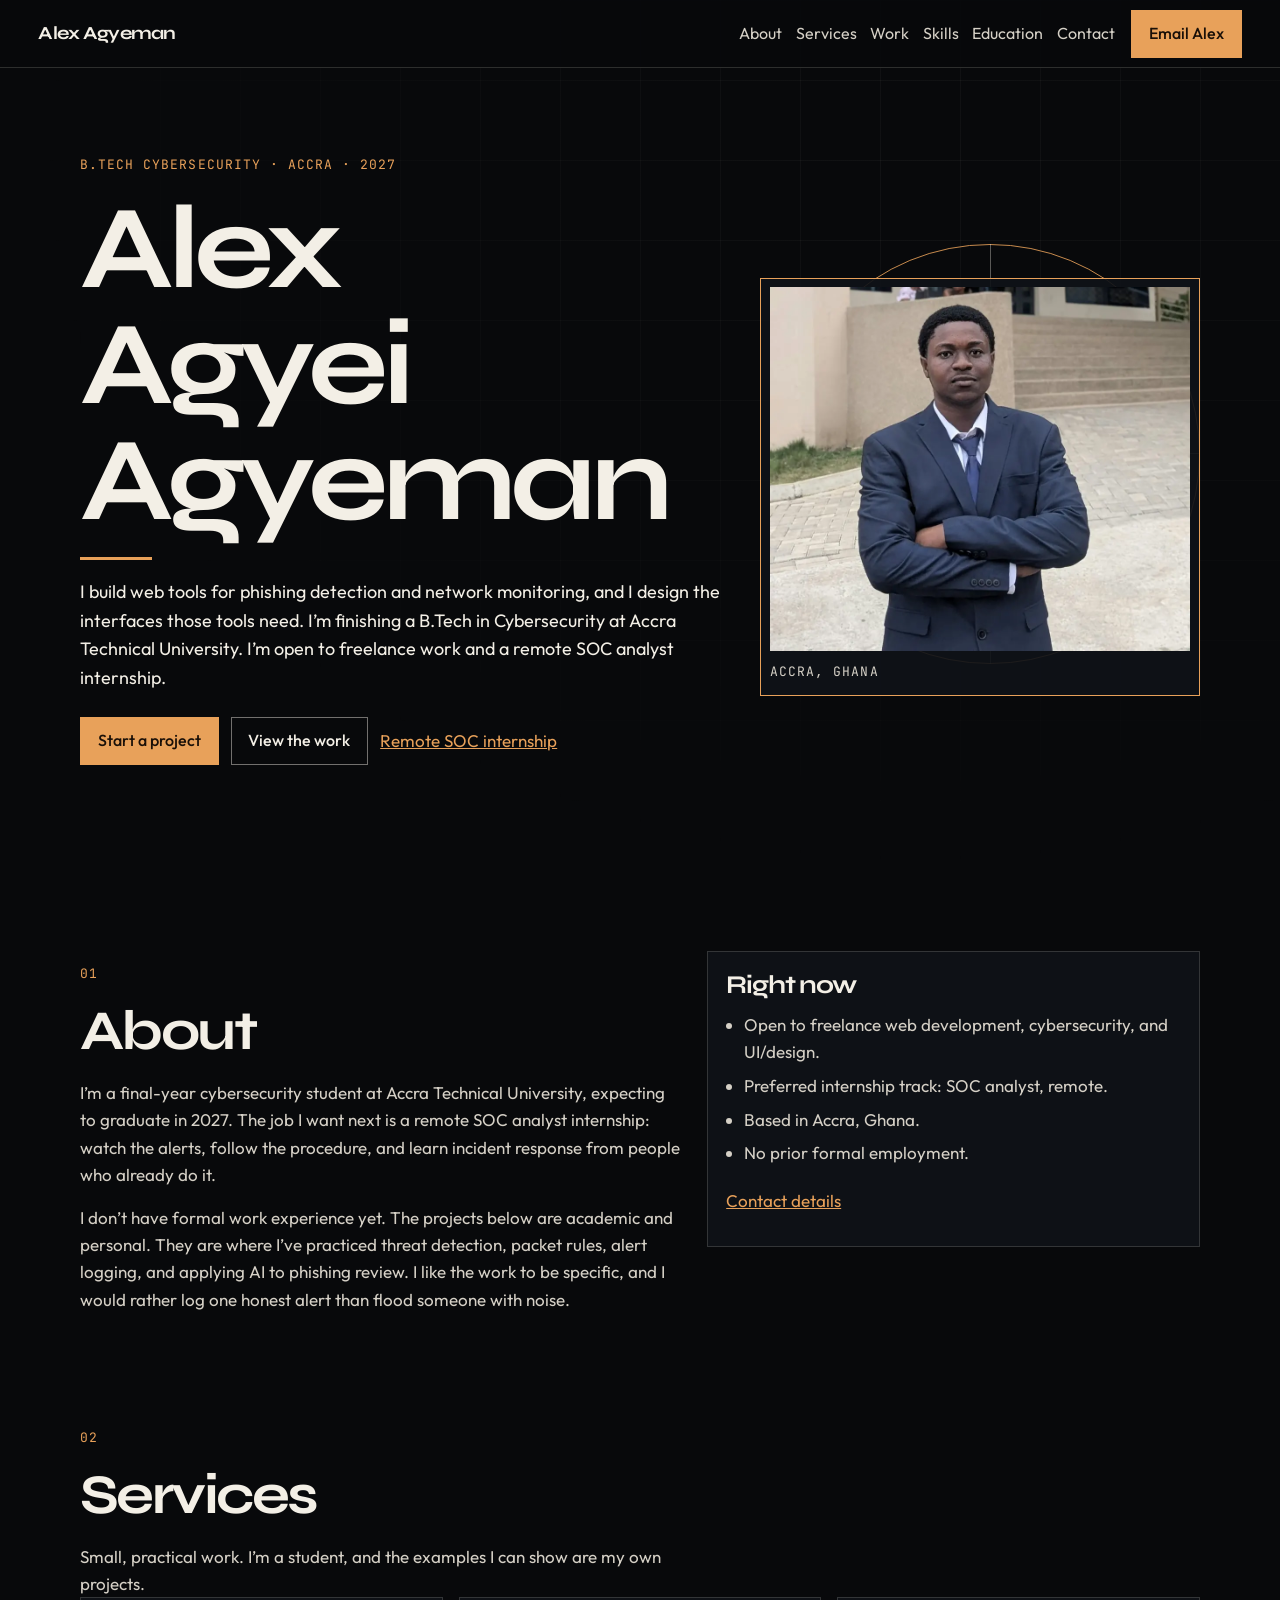
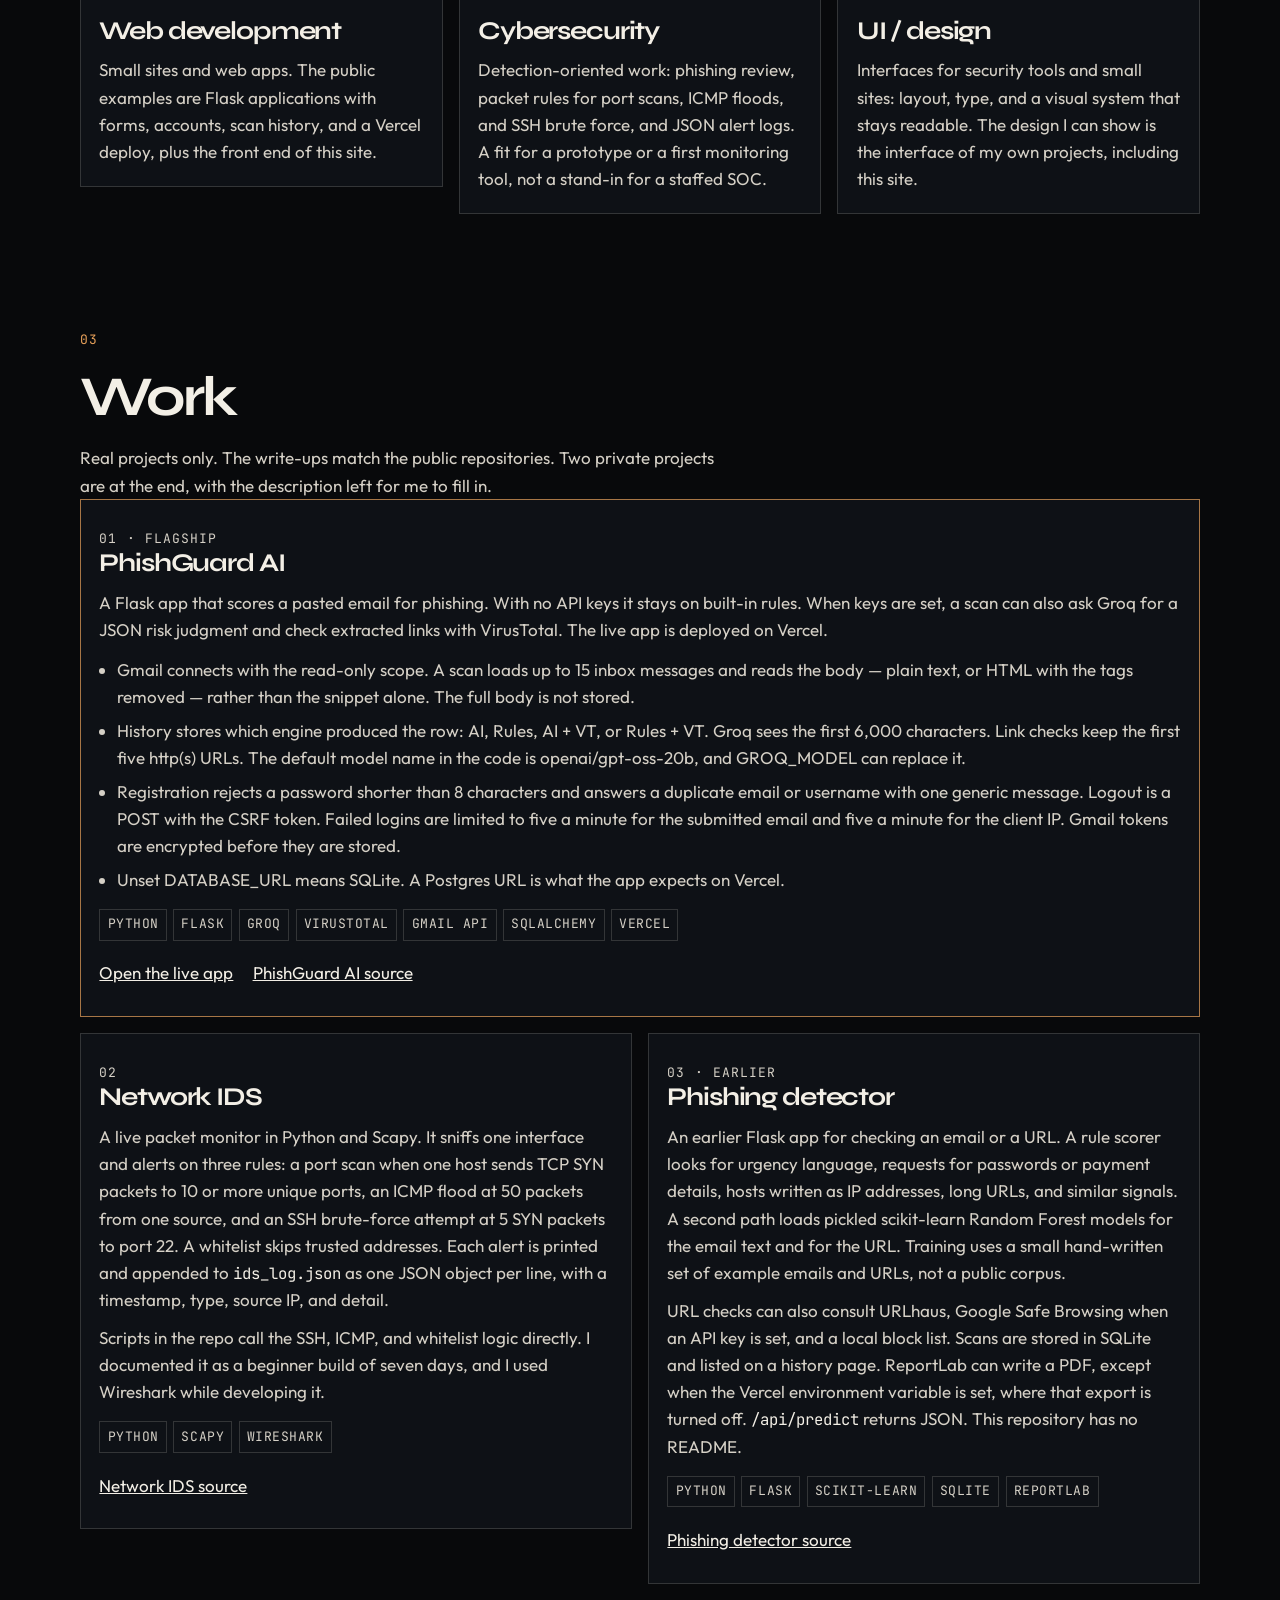
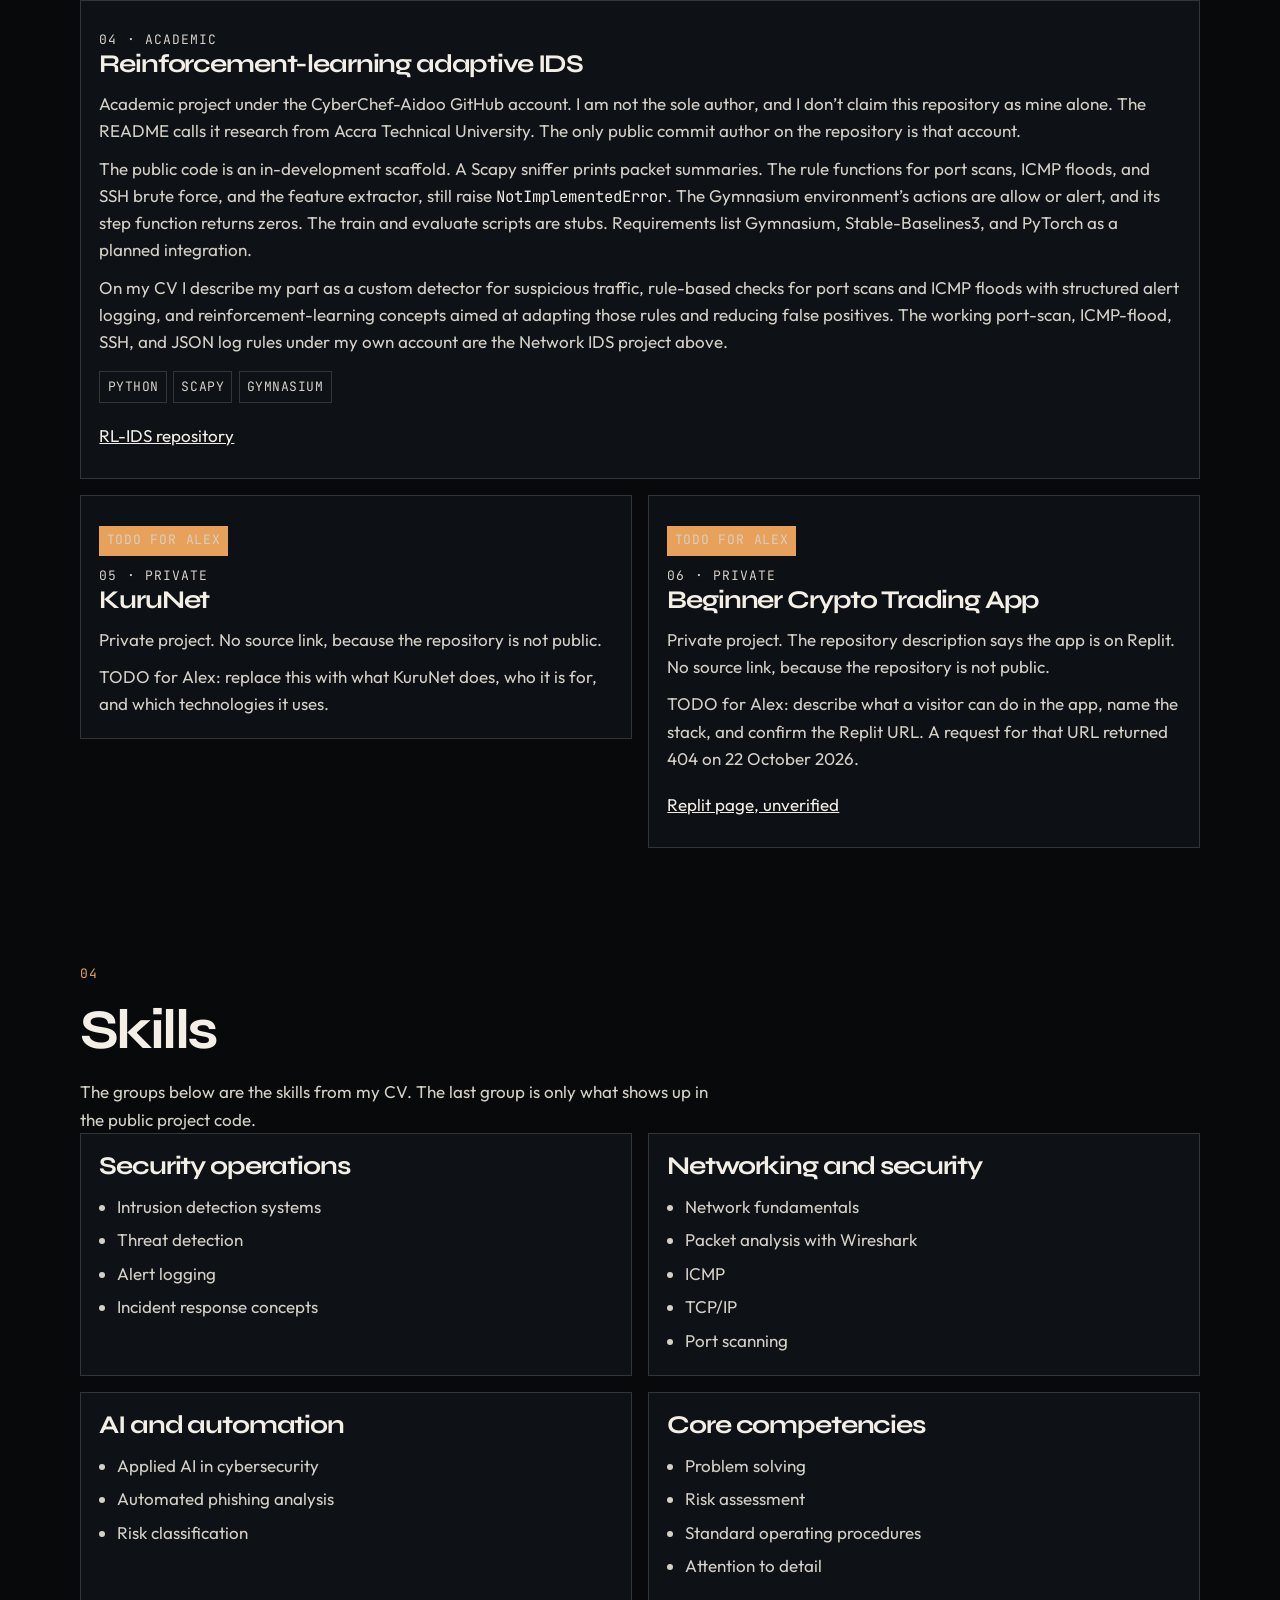
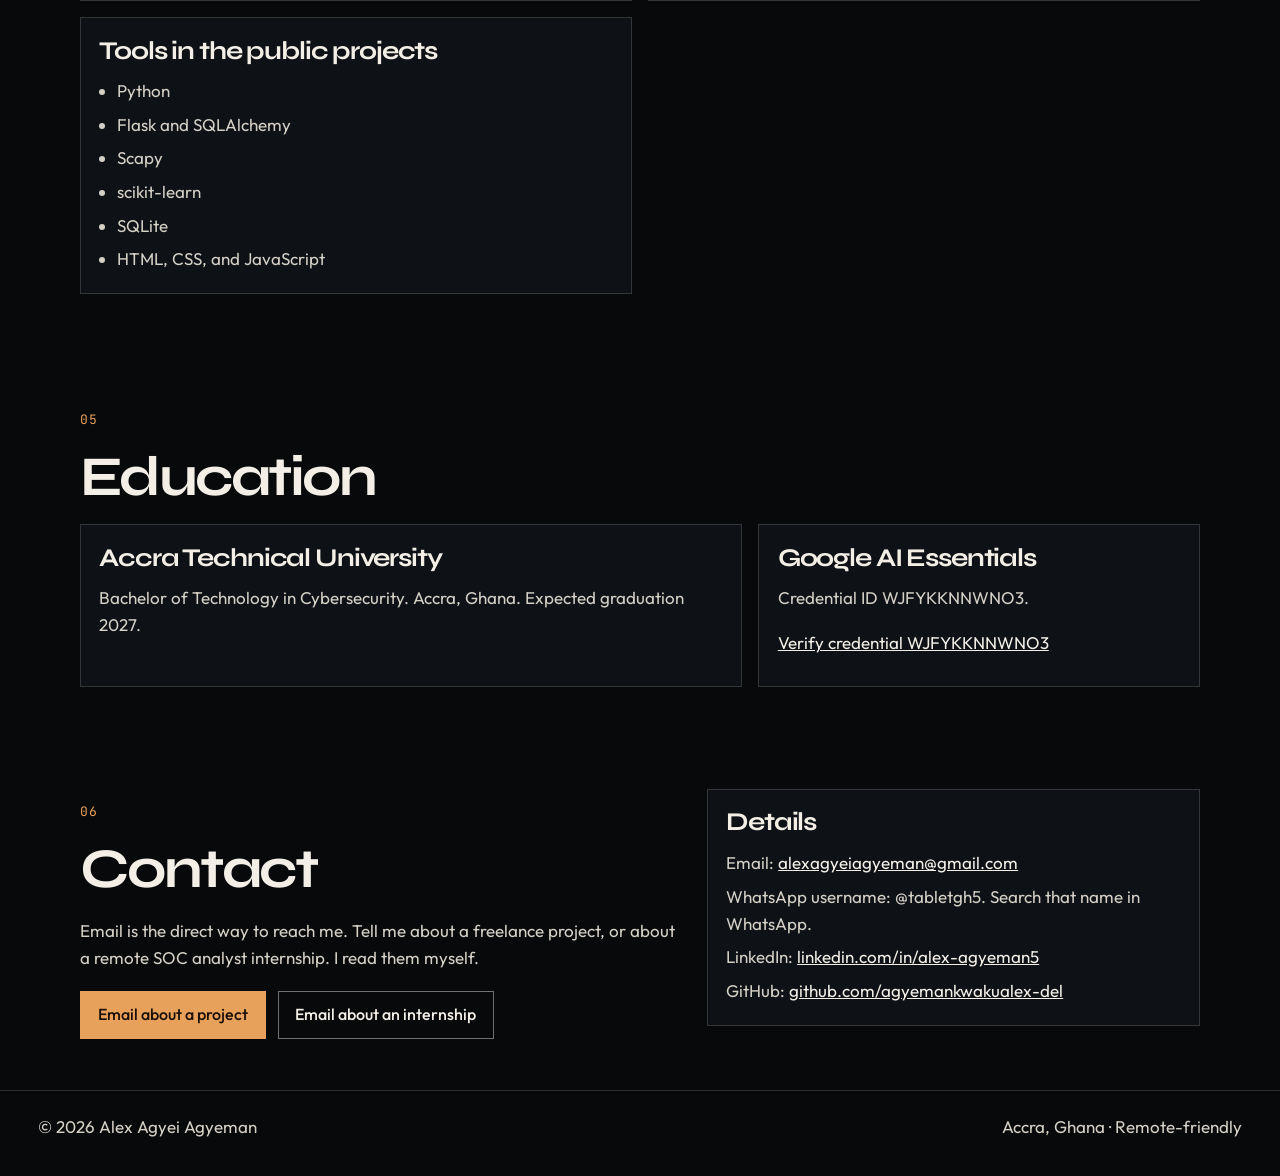
==== index.html @ c215ca1d "Add the v1 portfolio with a scroll-linked 3D scene. Static site for freelance work and a remote SOC " ====
<!DOCTYPE html>
<html lang="en">
<head>
  <meta charset="utf-8">
  <meta name="viewport" content="width=device-width, initial-scale=1">
  <!-- Placeholder origin: https://alex-agyeman.vercel.app/ — replace after Vercel assigns the real host. -->
  <title>Alex Agyei Agyeman — Cybersecurity, Web, and Design</title>
  <meta name="description" content="Alex Agyei Agyeman — final-year cybersecurity student in Accra. Freelance web, cybersecurity, and UI/design. Open to a remote SOC analyst internship.">
  <meta name="author" content="Alex Agyei Agyeman">
  <meta name="theme-color" content="#08090b">
  <meta name="robots" content="index, follow">
  <link rel="canonical" href="https://alex-agyeman.vercel.app/">
  <link rel="me" href="https://github.com/agyemankwakualex-del">
  <link rel="me" href="https://www.linkedin.com/in/alex-agyeman5">
  <meta property="og:title" content="Alex Agyei Agyeman — Cybersecurity, Web, and Design">
  <meta property="og:description" content="Final-year cybersecurity student in Accra. Freelance web development, cybersecurity, and UI/design. Open to a remote SOC analyst internship.">
  <meta property="og:type" content="website">
  <meta property="og:url" content="https://alex-agyeman.vercel.app/">
  <meta property="og:image" content="https://alex-agyeman.vercel.app/assets/og.jpg">
  <meta property="og:image:width" content="1200">
  <meta property="og:image:height" content="630">
  <meta property="og:image:alt" content="Alex Agyei Agyeman, cybersecurity student available for freelance web, security, and interface work.">
  <meta name="twitter:card" content="summary_large_image">
  <meta name="twitter:title" content="Alex Agyei Agyeman — Cybersecurity, Web, and Design">
  <meta name="twitter:description" content="Final-year cybersecurity student in Accra. Freelance web, cybersecurity, and UI/design. Open to a remote SOC analyst internship.">
  <meta name="twitter:image" content="https://alex-agyeman.vercel.app/assets/og.jpg">
  <meta name="twitter:image:alt" content="Alex Agyei Agyeman, cybersecurity student available for freelance web, security, and interface work.">
  <link rel="icon" href="favicon.svg" type="image/svg+xml">
  <link rel="icon" href="favicon.ico" sizes="48x48">
  <link rel="apple-touch-icon" href="apple-touch-icon.png">
  <link rel="preload" href="assets/fonts/syne-latin-700-normal.woff2" as="font" type="font/woff2" crossorigin>
  <link rel="preload" href="assets/fonts/outfit-latin-400-normal.woff2" as="font" type="font/woff2" crossorigin>
  <link rel="preload" href="assets/alex-agyei-agyeman.webp" as="image" type="image/webp" fetchpriority="high">
  <link rel="stylesheet" href="css/styles.css">
  <script type="application/ld+json">
  {
    "@context": "https://schema.org",
    "@type": "Person",
    "name": "Alex Agyei Agyeman",
    "url": "https://alex-agyeman.vercel.app/",
    "image": "https://alex-agyeman.vercel.app/assets/alex-agyei-agyeman.jpg",
    "email": "alexagyeiagyeman@gmail.com",
    "jobTitle": "Cybersecurity student",
    "description": "Final-year B.Tech Cybersecurity student at Accra Technical University, open to freelance web development, cybersecurity, and UI/design, and to a remote SOC analyst internship.",
    "address": {
      "@type": "PostalAddress",
      "addressLocality": "Accra",
      "addressCountry": "GH"
    },
    "alumniOf": {
      "@type": "CollegeOrUniversity",
      "name": "Accra Technical University"
    },
    "hasCredential": {
      "@type": "EducationalOccupationalCredential",
      "name": "Google AI Essentials",
      "credentialCategory": "certificate",
      "identifier": "WJFYKKNNWNO3",
      "url": "https://www.coursera.org/account/accomplishments/verify/WJFYKKNNWNO3"
    },
    "knowsAbout": [
      "Cybersecurity",
      "Security operations",
      "Intrusion detection",
      "Phishing detection",
      "Web development",
      "User interface design"
    ],
    "sameAs": [
      "https://www.linkedin.com/in/alex-agyeman5",
      "https://github.com/agyemankwakualex-del"
    ]
  }
  </script>
  <script>
    (function () {
      var root = document.documentElement;
      root.classList.add("js");
      var reduce = false;
      try { reduce = window.matchMedia("(prefers-reduced-motion: reduce)").matches; } catch (e) {}
      var conn = navigator.connection || navigator.mozConnection || navigator.webkitConnection || {};
      var lowMem = navigator.deviceMemory && navigator.deviceMemory <= 2;
      var lowCores = navigator.hardwareConcurrency && navigator.hardwareConcurrency <= 2;
      var low = !!(conn.saveData || lowMem || lowCores);
      var gl = false;
      try {
        var test = document.createElement("canvas");
        var ctx = test.getContext("webgl2") || test.getContext("webgl") || test.getContext("experimental-webgl");
        gl = !!ctx;
        if (ctx) {
          var lose = ctx.getExtension("WEBGL_lose_context");
          if (lose) lose.loseContext();
        }
      } catch (err) {}
      root.classList.add(!reduce && !low && gl ? "is-3d" : "is-static");
    })();
  </script>
</head>
<body>
  <a class="skip" href="#content">Skip to content</a>
  <div class="progress" aria-hidden="true"><span></span></div>
  <canvas id="scene" aria-hidden="true"></canvas>

  <header class="site-header">
    <a class="wordmark" href="#top">Alex Agyeman</a>
    <nav id="site-nav" aria-label="Primary">
      <button class="nav-toggle" type="button" aria-expanded="false" aria-controls="nav-list">
        <span class="nav-toggle-label">Menu</span>
      </button>
      <ul id="nav-list" class="nav-list">
        <li><a href="#about">About</a></li>
        <li><a href="#services">Services</a></li>
        <li><a href="#work">Work</a></li>
        <li><a href="#skills">Skills</a></li>
        <li><a href="#education">Education</a></li>
        <li><a href="#contact">Contact</a></li>
      </ul>
    </nav>
    <a class="header-cta button button-primary" href="mailto:alexagyeiagyeman@gmail.com?subject=Freelance%20project">Email Alex</a>
  </header>

  <main id="content">
    <section class="hero" id="top">
      <div class="panel" data-panel>
        <div class="hero-grid">
          <div class="hero-copy reveal">
            <p class="kicker">B.Tech Cybersecurity · Accra · 2027</p>
            <h1>
              <span>Alex</span>
              <span>Agyei</span>
              <span>Agyeman</span>
            </h1>
            <hr class="hero-rule">
            <p class="lede">I build web tools for phishing detection and network monitoring, and I design the interfaces those tools need. I’m finishing a B.Tech in Cybersecurity at Accra Technical University. I’m open to freelance work and a remote SOC analyst internship.</p>
            <div class="actions">
              <a class="button button-primary" href="mailto:alexagyeiagyeman@gmail.com?subject=Freelance%20project">Start a project</a>
              <a class="button button-ghost" href="#work">View the work</a>
              <a class="text-link" href="#contact">Remote SOC internship</a>
            </div>
          </div>
          <div class="hero-visual reveal">
            <div class="hero-mark" aria-hidden="true">
              <span class="ring ring-a"></span>
              <span class="ring ring-b"></span>
              <span class="ring ring-c"></span>
              <span class="diamond"></span>
              <span class="cross"></span>
              <span class="core-dot"></span>
            </div>
            <figure class="portrait tilt" data-tilt>
              <picture>
                <source srcset="assets/alex-agyei-agyeman.webp" type="image/webp">
                <img src="assets/alex-agyei-agyeman.jpg" width="960" height="832" alt="Alex Agyei Agyeman in a navy suit and blue tie, standing outdoors with his arms crossed." fetchpriority="high">
              </picture>
              <figcaption>Accra, Ghana</figcaption>
            </figure>
          </div>
        </div>
      </div>
    </section>

    <section class="section" id="about">
      <div class="panel" data-panel>
        <div class="wrap split">
          <div class="reveal">
            <div class="section-heading">
              <p class="section-index">01</p>
              <h2>About</h2>
            </div>
            <p class="prose">I’m a final-year cybersecurity student at Accra Technical University, expecting to graduate in 2027. The job I want next is a remote SOC analyst internship: watch the alerts, follow the procedure, and learn incident response from people who already do it.</p>
            <p class="prose">I don’t have formal work experience yet. The projects below are academic and personal. They are where I’ve practiced threat detection, packet rules, alert logging, and applying AI to phishing review. I like the work to be specific, and I would rather log one honest alert than flood someone with noise.</p>
          </div>
          <div class="reveal">
            <article class="contact-card">
              <h3>Right now</h3>
              <ul class="plain-list">
                <li>Open to freelance web development, cybersecurity, and UI/design.</li>
                <li>Preferred internship track: SOC analyst, remote.</li>
                <li>Based in Accra, Ghana.</li>
                <li>No prior formal employment.</li>
              </ul>
              <p><a class="text-link" href="#contact">Contact details</a></p>
            </article>
          </div>
        </div>
      </div>
    </section>

    <section class="section" id="services">
      <div class="panel" data-panel>
        <div class="wrap">
          <div class="section-heading reveal">
            <p class="section-index">02</p>
            <h2>Services</h2>
          </div>
          <p class="prose reveal">Small, practical work. I’m a student, and the examples I can show are my own projects.</p>
          <div class="service-list">
            <div class="tilt" data-tilt>
              <article class="service">
                <h3>Web development</h3>
                <p>Small sites and web apps. The public examples are Flask applications with forms, accounts, scan history, and a Vercel deploy, plus the front end of this site.</p>
              </article>
            </div>
            <div class="tilt" data-tilt>
              <article class="service">
                <h3>Cybersecurity</h3>
                <p>Detection-oriented work: phishing review, packet rules for port scans, ICMP floods, and SSH brute force, and JSON alert logs. A fit for a prototype or a first monitoring tool, not a stand-in for a staffed SOC.</p>
              </article>
            </div>
            <div class="tilt" data-tilt>
              <article class="service">
                <h3>UI / design</h3>
                <p>Interfaces for security tools and small sites: layout, type, and a visual system that stays readable. The design I can show is the interface of my own projects, including this site.</p>
              </article>
            </div>
          </div>
        </div>
      </div>
    </section>

    <section class="section" id="work">
      <div class="panel" data-panel>
        <div class="wrap">
          <div class="section-heading reveal">
            <p class="section-index">03</p>
            <h2>Work</h2>
          </div>
          <p class="prose reveal">Real projects only. The write-ups match the public repositories. Two private projects are at the end, with the description left for me to fill in.</p>
          <div class="project-list">
            <div class="tilt span-2" data-tilt>
              <article class="project project-flagship" id="phishguard">
                <p class="project-index">01 · Flagship</p>
                <h3>PhishGuard AI</h3>
                <p>A Flask app that scores a pasted email for phishing. With no API keys it stays on built-in rules. When keys are set, a scan can also ask Groq for a JSON risk judgment and check extracted links with VirusTotal. The live app is deployed on Vercel.</p>
                <ul class="facts">
                  <li>Gmail connects with the read-only scope. A scan loads up to 15 inbox messages and reads the body — plain text, or HTML with the tags removed — rather than the snippet alone. The full body is not stored.</li>
                  <li>History stores which engine produced the row: AI, Rules, AI + VT, or Rules + VT. Groq sees the first 6,000 characters. Link checks keep the first five http(s) URLs. The default model name in the code is openai/gpt-oss-20b, and GROQ_MODEL can replace it.</li>
                  <li>Registration rejects a password shorter than 8 characters and answers a duplicate email or username with one generic message. Logout is a POST with the CSRF token. Failed logins are limited to five a minute for the submitted email and five a minute for the client IP. Gmail tokens are encrypted before they are stored.</li>
                  <li>Unset DATABASE_URL means SQLite. A Postgres URL is what the app expects on Vercel.</li>
                </ul>
                <ul class="chips" aria-label="PhishGuard AI tools">
                  <li>Python</li>
                  <li>Flask</li>
                  <li>Groq</li>
                  <li>VirusTotal</li>
                  <li>Gmail API</li>
                  <li>SQLAlchemy</li>
                  <li>Vercel</li>
                </ul>
                <p class="project-links">
                  <a href="https://phishguard-ai-lemon.vercel.app" target="_blank" rel="noopener noreferrer">Open the live app<span class="sr"> (opens in a new tab)</span></a>
                  <a href="https://github.com/agyemankwakualex-del/phishguard-ai" target="_blank" rel="noopener noreferrer">PhishGuard AI source<span class="sr"> (opens in a new tab)</span></a>
                </p>
              </article>
            </div>

            <div class="tilt" data-tilt>
              <article class="project" id="network-ids">
                <p class="project-index">02</p>
                <h3>Network IDS</h3>
                <p>A live packet monitor in Python and Scapy. It sniffs one interface and alerts on three rules: a port scan when one host sends TCP SYN packets to 10 or more unique ports, an ICMP flood at 50 packets from one source, and an SSH brute-force attempt at 5 SYN packets to port 22. A whitelist skips trusted addresses. Each alert is printed and appended to <span class="meta">ids_log.json</span> as one JSON object per line, with a timestamp, type, source IP, and detail.</p>
                <p>Scripts in the repo call the SSH, ICMP, and whitelist logic directly. I documented it as a beginner build of seven days, and I used Wireshark while developing it.</p>
                <ul class="chips" aria-label="Network IDS tools">
                  <li>Python</li>
                  <li>Scapy</li>
                  <li>Wireshark</li>
                </ul>
                <p class="project-links">
                  <a href="https://github.com/agyemankwakualex-del/network-ids-project" target="_blank" rel="noopener noreferrer">Network IDS source<span class="sr"> (opens in a new tab)</span></a>
                </p>
              </article>
            </div>

            <div class="tilt" data-tilt>
              <article class="project" id="phishing-detector">
                <p class="project-index">03 · Earlier</p>
                <h3>Phishing detector</h3>
                <p>An earlier Flask app for checking an email or a URL. A rule scorer looks for urgency language, requests for passwords or payment details, hosts written as IP addresses, long URLs, and similar signals. A second path loads pickled scikit-learn Random Forest models for the email text and for the URL. Training uses a small hand-written set of example emails and URLs, not a public corpus.</p>
                <p>URL checks can also consult URLhaus, Google Safe Browsing when an API key is set, and a local block list. Scans are stored in SQLite and listed on a history page. ReportLab can write a PDF, except when the Vercel environment variable is set, where that export is turned off. <span class="meta">/api/predict</span> returns JSON. This repository has no README.</p>
                <ul class="chips" aria-label="Phishing detector tools">
                  <li>Python</li>
                  <li>Flask</li>
                  <li>scikit-learn</li>
                  <li>SQLite</li>
                  <li>ReportLab</li>
                </ul>
                <p class="project-links">
                  <a href="https://github.com/agyemankwakualex-del/phishing-detector" target="_blank" rel="noopener noreferrer">Phishing detector source<span class="sr"> (opens in a new tab)</span></a>
                </p>
              </article>
            </div>

            <div class="tilt span-2" data-tilt>
              <article class="project" id="rl-ids">
                <p class="project-index">04 · Academic</p>
                <h3>Reinforcement-learning adaptive IDS</h3>
                <p>Academic project under the CyberChef-Aidoo GitHub account. I am not the sole author, and I don’t claim this repository as mine alone. The README calls it research from Accra Technical University. The only public commit author on the repository is that account.</p>
                <p>The public code is an in-development scaffold. A Scapy sniffer prints packet summaries. The rule functions for port scans, ICMP floods, and SSH brute force, and the feature extractor, still raise <span class="meta">NotImplementedError</span>. The Gymnasium environment’s actions are allow or alert, and its step function returns zeros. The train and evaluate scripts are stubs. Requirements list Gymnasium, Stable-Baselines3, and PyTorch as a planned integration.</p>
                <p>On my CV I describe my part as a custom detector for suspicious traffic, rule-based checks for port scans and ICMP floods with structured alert logging, and reinforcement-learning concepts aimed at adapting those rules and reducing false positives. The working port-scan, ICMP-flood, SSH, and JSON log rules under my own account are the Network IDS project above.</p>
                <ul class="chips" aria-label="RL-IDS tools in the public scaffold">
                  <li>Python</li>
                  <li>Scapy</li>
                  <li>Gymnasium</li>
                </ul>
                <p class="project-links">
                  <a href="https://github.com/CyberChef-Aidoo/RL_IDS" target="_blank" rel="noopener noreferrer">RL-IDS repository<span class="sr"> (opens in a new tab)</span></a>
                </p>
              </article>
            </div>

            <div class="tilt" data-tilt>
              <article class="project project-draft" id="kurunet">
                <p class="todo-banner">TODO for Alex</p>
                <p class="project-index">05 · Private</p>
                <h3>KuruNet</h3>
                <p>Private project. No source link, because the repository is not public.</p>
                <p>TODO for Alex: replace this with what KuruNet does, who it is for, and which technologies it uses.</p>
              </article>
            </div>

            <div class="tilt" data-tilt>
              <article class="project project-draft" id="crypto-app">
                <p class="todo-banner">TODO for Alex</p>
                <p class="project-index">06 · Private</p>
                <h3>Beginner Crypto Trading App</h3>
                <p>Private project. The repository description says the app is on Replit. No source link, because the repository is not public.</p>
                <p>TODO for Alex: describe what a visitor can do in the app, name the stack, and confirm the Replit URL. A request for that URL returned 404 on 22 October 2026.</p>
                <p class="project-links">
                  <a href="https://replit.com/@kwakualex5/Beginner-Crypto-Trading-App" target="_blank" rel="noopener noreferrer">Replit page, unverified<span class="sr"> (opens in a new tab)</span></a>
                </p>
              </article>
            </div>
          </div>
        </div>
      </div>
    </section>

    <section class="section" id="skills">
      <div class="panel" data-panel>
        <div class="wrap">
          <div class="section-heading reveal">
            <p class="section-index">04</p>
            <h2>Skills</h2>
          </div>
          <p class="prose reveal">The groups below are the skills from my CV. The last group is only what shows up in the public project code.</p>
          <div class="skill-grid">
            <article class="skill reveal">
              <h3>Security operations</h3>
              <ul>
                <li>Intrusion detection systems</li>
                <li>Threat detection</li>
                <li>Alert logging</li>
                <li>Incident response concepts</li>
              </ul>
            </article>
            <article class="skill reveal">
              <h3>Networking and security</h3>
              <ul>
                <li>Network fundamentals</li>
                <li>Packet analysis with Wireshark</li>
                <li>ICMP</li>
                <li>TCP/IP</li>
                <li>Port scanning</li>
              </ul>
            </article>
            <article class="skill reveal">
              <h3>AI and automation</h3>
              <ul>
                <li>Applied AI in cybersecurity</li>
                <li>Automated phishing analysis</li>
                <li>Risk classification</li>
              </ul>
            </article>
            <article class="skill reveal">
              <h3>Core competencies</h3>
              <ul>
                <li>Problem solving</li>
                <li>Risk assessment</li>
                <li>Standard operating procedures</li>
                <li>Attention to detail</li>
              </ul>
            </article>
            <article class="skill reveal">
              <h3>Tools in the public projects</h3>
              <ul>
                <li>Python</li>
                <li>Flask and SQLAlchemy</li>
                <li>Scapy</li>
                <li>scikit-learn</li>
                <li>SQLite</li>
                <li>HTML, CSS, and JavaScript</li>
              </ul>
            </article>
          </div>
        </div>
      </div>
    </section>

    <section class="section" id="education">
      <div class="panel" data-panel>
        <div class="wrap">
          <div class="section-heading reveal">
            <p class="section-index">05</p>
            <h2>Education</h2>
          </div>
          <div class="edu-grid">
            <article class="edu reveal">
              <h3>Accra Technical University</h3>
              <p>Bachelor of Technology in Cybersecurity. Accra, Ghana. Expected graduation 2027.</p>
            </article>
            <article class="edu reveal">
              <h3>Google AI Essentials</h3>
              <p>Credential ID WJFYKKNNWNO3.</p>
              <p class="project-links">
                <a href="https://www.coursera.org/account/accomplishments/verify/WJFYKKNNWNO3" target="_blank" rel="noopener noreferrer">Verify credential WJFYKKNNWNO3<span class="sr"> (opens in a new tab)</span></a>
              </p>
            </article>
          </div>
        </div>
      </div>
    </section>

    <section class="section" id="contact">
      <div class="panel" data-panel>
        <div class="wrap split">
          <div class="reveal">
            <div class="section-heading">
              <p class="section-index">06</p>
              <h2>Contact</h2>
            </div>
            <p class="prose">Email is the direct way to reach me. Tell me about a freelance project, or about a remote SOC analyst internship. I read them myself.</p>
            <div class="contact-actions">
              <a class="button button-primary" href="mailto:alexagyeiagyeman@gmail.com?subject=Freelance%20project">Email about a project</a>
              <a class="button button-ghost" href="mailto:alexagyeiagyeman@gmail.com?subject=Remote%20SOC%20analyst%20internship">Email about an internship</a>
            </div>
          </div>
          <div class="reveal">
            <article class="contact-card">
              <h3>Details</h3>
              <ul class="contact-list">
                <li>Email: <a href="mailto:alexagyeiagyeman@gmail.com">alexagyeiagyeman@gmail.com</a></li>
                <li>WhatsApp username: @tabletgh5. Search that name in WhatsApp.</li>
                <li>LinkedIn: <a href="https://www.linkedin.com/in/alex-agyeman5" target="_blank" rel="noopener noreferrer">linkedin.com/in/alex-agyeman5<span class="sr"> (opens in a new tab)</span></a></li>
                <li>GitHub: <a href="https://github.com/agyemankwakualex-del" target="_blank" rel="noopener noreferrer">github.com/agyemankwakualex-del<span class="sr"> (opens in a new tab)</span></a></li>
              </ul>
            </article>
          </div>
        </div>
      </div>
    </section>
  </main>

  <footer class="site-footer">
    <p>© 2026 Alex Agyei Agyeman</p>
    <p>Accra, Ghana · Remote-friendly</p>
  </footer>
  <script src="js/main.js" defer></script>
</body>
</html>
---- css/styles.css ----
@font-face {
  font-family: "Syne";
  font-style: normal;
  font-weight: 600;
  font-display: swap;
  src: url("../assets/fonts/syne-latin-600-normal.woff2") format("woff2");
}

@font-face {
  font-family: "Syne";
  font-style: normal;
  font-weight: 700;
  font-display: swap;
  src: url("../assets/fonts/syne-latin-700-normal.woff2") format("woff2");
}

@font-face {
  font-family: "Outfit";
  font-style: normal;
  font-weight: 400;
  font-display: swap;
  src: url("../assets/fonts/outfit-latin-400-normal.woff2") format("woff2");
}

@font-face {
  font-family: "Outfit";
  font-style: normal;
  font-weight: 500;
  font-display: swap;
  src: url("../assets/fonts/outfit-latin-500-normal.woff2") format("woff2");
}

@font-face {
  font-family: "JetBrains Mono";
  font-style: normal;
  font-weight: 400;
  font-display: swap;
  src: url("../assets/fonts/jetbrains-mono-latin-400-normal.woff2") format("woff2");
}

:root {
  --ink: #08090b;
  --ink-2: #101318;
  --paper: #f3efe6;
  --muted: #d5d0c6;
  --line: rgba(243, 239, 230, 0.16);
  --copper: #e8a15a;
  --copper-ink: #1a1008;
  --cyan: #9be7d8;
  --display: "Syne", "Avenir Next", "Segoe UI", sans-serif;
  --sans: "Outfit", "Segoe UI", sans-serif;
  --mono: "JetBrains Mono", "SFMono-Regular", ui-monospace, monospace;
  --header: 4.25rem;
  --pad: clamp(1.1rem, 3vw, 2.4rem);
  --max: 1120px;
  color-scheme: dark;
}

*,
*::before,
*::after {
  box-sizing: border-box;
}

html {
  scroll-behavior: auto;
}

@media (prefers-reduced-motion: no-preference) {
  html {
    scroll-behavior: smooth;
  }
}

body {
  margin: 0;
  min-height: 100vh;
  background: var(--ink);
  color: var(--paper);
  font-family: var(--sans);
  font-size: 1.0625rem;
  line-height: 1.6;
  font-weight: 400;
  overflow-x: clip;
}

body::before {
  content: "";
  position: fixed;
  inset: 0;
  z-index: 0;
  pointer-events: none;
  background-image:
    linear-gradient(rgba(243, 239, 230, 0.045) 1px, transparent 1px),
    linear-gradient(90deg, rgba(243, 239, 230, 0.045) 1px, transparent 1px);
  background-size: 80px 80px;
  mask-image: radial-gradient(ellipse at 72% 18%, #000 0%, transparent 70%);
}

img {
  max-width: 100%;
}

a {
  color: var(--paper);
}

a:hover {
  color: var(--copper);
}

:focus-visible {
  outline: 2px solid var(--paper);
  outline-offset: 3px;
}

.skip {
  position: absolute;
  left: 1rem;
  top: -4rem;
  z-index: 40;
  background: var(--copper);
  color: var(--copper-ink);
  padding: 0.65rem 0.9rem;
  text-decoration: none;
  font-weight: 500;
}

.skip:focus {
  top: 0.6rem;
}

.sr {
  position: absolute;
  width: 1px;
  height: 1px;
  padding: 0;
  margin: -1px;
  overflow: hidden;
  clip: rect(0, 0, 0, 0);
  white-space: nowrap;
  border: 0;
}

#scene {
  position: fixed;
  inset: 0;
  width: 100%;
  height: 100%;
  z-index: 0;
  pointer-events: none;
  display: none;
}

.is-3d #scene {
  display: block;
}

.progress {
  position: fixed;
  top: 0;
  left: 0;
  right: 0;
  height: 2px;
  z-index: 30;
  pointer-events: none;
}

.progress span {
  display: block;
  height: 100%;
  width: 100%;
  background: var(--copper);
  transform: scaleX(0);
  transform-origin: 0 50%;
}

.site-header,
main,
.site-footer {
  position: relative;
  z-index: 1;
}

.site-header {
  position: sticky;
  top: 0;
  z-index: 10;
  display: flex;
  align-items: center;
  justify-content: space-between;
  gap: 1rem;
  min-height: var(--header);
  padding: 0.6rem var(--pad);
  background: rgba(8, 9, 11, 0.94);
  border-bottom: 1px solid var(--line);
}

.wordmark {
  font-family: var(--display);
  font-weight: 700;
  letter-spacing: -0.04em;
  text-decoration: none;
  color: var(--paper);
  font-size: 1.15rem;
}

.wordmark:hover {
  color: var(--paper);
}

.nav-toggle {
  min-width: 48px;
  min-height: 48px;
  padding: 0 0.9rem;
  border: 1px solid var(--line);
  background: transparent;
  color: var(--paper);
  font-family: var(--mono);
  font-size: 0.8125rem;
  letter-spacing: 0.06em;
  text-transform: uppercase;
  cursor: pointer;
}

.nav-list {
  list-style: none;
  margin: 0;
  padding: 0;
  display: none;
}

#site-nav.is-open .nav-list {
  display: grid;
  position: absolute;
  top: 100%;
  left: 0;
  right: 0;
  padding: 0.4rem var(--pad) 1rem;
  background: rgba(8, 9, 11, 0.98);
  border-bottom: 1px solid var(--line);
}

.nav-list a {
  display: inline-flex;
  align-items: center;
  min-height: 44px;
  text-decoration: none;
  color: var(--muted);
  font-size: 1rem;
}

.nav-list a:hover,
.nav-list a[aria-current="true"] {
  color: var(--paper);
}

.nav-list a[aria-current="true"] {
  box-shadow: inset 0 -2px 0 var(--copper);
}

.header-cta {
  display: none;
}

.wrap {
  width: min(var(--max), calc(100% - var(--pad) * 2));
  margin-inline: auto;
}

main section {
  scroll-margin-top: 5.5rem;
  overflow: clip;
}

.panel {
  transform-origin: 50% 0%;
}

.hero {
  padding: 1.5rem 0 3rem;
}

.hero .panel {
  width: 100%;
}

.hero-grid {
  display: grid;
  gap: 2rem;
  position: relative;
  padding-inline: var(--pad);
}

.kicker,
.section-index,
.project-index,
figcaption,
.chips,
.todo-banner {
  font-family: var(--mono);
  font-size: 0.8125rem;
  letter-spacing: 0.08em;
  text-transform: uppercase;
}

.meta {
  font-family: var(--mono);
  font-size: 0.92em;
  letter-spacing: 0;
  text-transform: none;
  color: var(--paper);
}

.kicker {
  margin: 0 0 0.9rem;
  color: var(--copper);
}

h1,
h2,
h3 {
  font-family: var(--display);
  font-weight: 700;
  letter-spacing: -0.045em;
  line-height: 0.92;
  margin: 0;
}

h1 {
  font-size: clamp(3.3rem, 12vw, 7.4rem);
  line-height: 0.98;
}

.page-404 h1 {
  font-size: clamp(2.5rem, 7vw, 4.6rem);
  max-width: 14ch;
  line-height: 1.02;
}

h1 span {
  display: block;
}

h2 {
  font-size: clamp(2.1rem, 5vw, 3.5rem);
}

h3 {
  font-size: clamp(1.45rem, 2vw, 1.85rem);
  line-height: 1.05;
}

.hero-rule {
  width: 4.5rem;
  height: 3px;
  margin: 1.15rem 0 1.1rem;
  background: var(--copper);
  border: 0;
}

.lede,
.prose {
  max-width: 40rem;
  color: var(--muted);
  margin: 0;
}

.lede {
  font-size: 1.125rem;
  color: var(--paper);
}

.actions {
  display: flex;
  flex-wrap: wrap;
  gap: 0.75rem;
  margin-top: 1.5rem;
}

.button {
  display: inline-flex;
  align-items: center;
  justify-content: center;
  min-height: 48px;
  padding: 0.7rem 1.05rem;
  text-decoration: none;
  border: 1px solid var(--copper);
  font-weight: 500;
  font-size: 1rem;
  line-height: 1.2;
}

.button-primary {
  background: var(--copper);
  color: var(--copper-ink);
}

.button-primary:hover {
  background: #f0b56f;
  color: var(--copper-ink);
}

.button-ghost {
  background: transparent;
  color: var(--paper);
  border-color: rgba(243, 239, 230, 0.45);
}

.button-ghost:hover {
  border-color: var(--copper);
  color: var(--paper);
}

.text-link {
  display: inline-flex;
  align-items: center;
  min-height: 48px;
  color: var(--copper);
}

.hero-visual {
  position: relative;
  min-height: 280px;
}

.hero-mark {
  position: absolute;
  inset: 4% 0 auto auto;
  width: min(100%, 420px);
  aspect-ratio: 1;
  pointer-events: none;
  z-index: 0;
}

.is-3d.scene-ready .hero-mark {
  opacity: 0;
  transition: opacity 0.6s ease;
}

.ring,
.diamond,
.cross,
.core-dot {
  position: absolute;
  border-radius: 50%;
}

.ring-a,
.ring-b,
.ring-c {
  border: 1px solid rgba(232, 161, 90, 0.85);
}

.ring-a { inset: 0; }
.ring-b { inset: 12%; border-color: rgba(155, 231, 216, 0.8); }
.ring-c { inset: 27%; border-color: rgba(243, 239, 230, 0.45); }

.diamond {
  inset: 30%;
  border: 1px solid var(--copper);
  border-radius: 0;
  transform: rotate(45deg);
}

.cross {
  inset: 0;
  border-radius: 0;
  background:
    linear-gradient(var(--paper), var(--paper)) center / 1px 100% no-repeat,
    linear-gradient(var(--paper), var(--paper)) center / 100% 1px no-repeat;
  opacity: 0.35;
}

.core-dot {
  width: 10px;
  height: 10px;
  left: calc(50% - 5px);
  top: calc(50% - 5px);
  background: var(--cyan);
}

.portrait {
  position: relative;
  z-index: 1;
  margin: 12% 0 0;
  background: rgba(16, 19, 24, 0.92);
  border: 1px solid var(--copper);
  padding: 0.55rem 0.55rem 0.75rem;
}

.portrait img {
  display: block;
  width: 100%;
  height: auto;
}

.portrait figcaption {
  color: var(--muted);
  padding-top: 0.65rem;
}

.section {
  padding: 3.2rem 0;
}

.section-heading {
  display: flex;
  flex-direction: column;
  gap: 0.45rem;
  margin-bottom: 1.4rem;
}

.section-index {
  color: var(--copper);
}

.prose + .prose {
  margin-top: 1rem;
}

.split {
  display: grid;
  gap: 1.5rem;
}

.service-list,
.skill-grid,
.project-list,
.edu-grid {
  display: grid;
  gap: 1rem;
}

.service,
.skill,
.edu,
.project,
.contact-card {
  background: rgba(16, 19, 24, 0.92);
  border: 1px solid var(--line);
  padding: 1.2rem 1.15rem 1.3rem;
}

.service h3,
.skill h3,
.edu h3,
.project h3 {
  margin-bottom: 0.75rem;
}

.service p,
.skill li,
.edu p,
.project p,
.project li,
.contact-card p,
.contact-card li {
  color: var(--muted);
}

.service p,
.project > p,
.edu p,
.contact-card p {
  margin: 0.65rem 0 0;
}

.facts,
.plain-list,
.skill ul,
.contact-list {
  margin: 0.8rem 0 0;
  padding-left: 1.1rem;
}

.facts li + li,
.plain-list li + li,
.skill li + li,
.contact-list li + li {
  margin-top: 0.4rem;
}

.chips {
  display: flex;
  flex-wrap: wrap;
  gap: 0.4rem;
  margin: 1rem 0 0;
  padding: 0;
  list-style: none;
}

.chips li {
  border: 1px solid var(--line);
  padding: 0.28rem 0.45rem;
  color: var(--muted);
  letter-spacing: 0.04em;
}

.project-index {
  margin: 0 0 0.7rem;
  color: var(--copper);
}

.project-flagship {
  border-color: rgba(232, 161, 90, 0.7);
}

.project-links {
  display: flex;
  flex-wrap: wrap;
  gap: 0.4rem 1.2rem;
  margin-top: 1rem;
}

.project-links a {
  display: inline-flex;
  align-items: center;
  min-height: 44px;
  color: var(--paper);
}

.todo-banner {
  display: inline-block;
  margin: 0 0 0.8rem;
  padding: 0.28rem 0.45rem;
  background: var(--copper);
  color: var(--copper-ink);
  letter-spacing: 0.06em;
}

.project-draft {
  background: rgba(16, 19, 24, 0.78);
}

.tilt {
  height: 100%;
  position: relative;
  transform-style: preserve-3d;
}

.tilt::before {
  content: "";
  position: absolute;
  inset: 0;
  z-index: 2;
  pointer-events: none;
  background: radial-gradient(circle at var(--gx, 50%) var(--gy, 18%), rgba(243, 239, 230, 0.18), transparent 46%);
  opacity: 0;
}

.js:not(.is-static) .tilt {
  transform: perspective(1100px) rotateX(5deg) rotateY(-7deg);
}

.js:not(.is-static) .reveal {
  opacity: 0;
  transform: translateY(22px);
}

.js:not(.is-static) .reveal.is-in {
  opacity: 1;
  transform: none;
  transition: opacity 0.65s ease, transform 0.65s cubic-bezier(0.16, 0.8, 0.2, 1);
}

.js:not(.is-static) .reveal.is-in:nth-child(2) { transition-delay: 0.06s; }
.js:not(.is-static) .reveal.is-in:nth-child(3) { transition-delay: 0.12s; }

.contact-list {
  list-style: none;
  padding-left: 0;
}

.contact-list a {
  overflow-wrap: anywhere;
}

.contact-actions {
  display: flex;
  flex-wrap: wrap;
  gap: 0.75rem;
  margin-top: 1.2rem;
}

.site-footer {
  padding: 1.4rem var(--pad) 2.2rem;
  border-top: 1px solid var(--line);
  color: var(--muted);
  display: flex;
  flex-wrap: wrap;
  gap: 0.4rem 1.2rem;
  justify-content: space-between;
}

.site-footer p {
  margin: 0;
}

@media (hover: hover) and (pointer: fine) {
  .js:not(.is-static) .tilt {
    transform: perspective(1100px) rotateX(var(--rx, 4deg)) rotateY(var(--ry, -6deg));
    transition: transform 0.12s linear;
  }

  .js:not(.is-static) .tilt:hover::before {
    opacity: 1;
  }
}

@media (min-width: 760px) {
  .split { grid-template-columns: 1.1fr 0.9fr; align-items: start; }
  .service-list { grid-template-columns: 1fr 1fr; }
  .skill-grid { grid-template-columns: 1fr 1fr; }
  .edu-grid { grid-template-columns: 1.2fr 0.8fr; }
  .project-list { grid-template-columns: 1fr 1fr; }
  .project-list > .span-2 { grid-column: 1 / -1; }
}

@media (min-width: 980px) {
  .nav-toggle { display: none; }

  #site-nav {
    display: block;
    margin-left: auto;
  }

  .nav-list,
  #site-nav.is-open .nav-list {
    display: flex;
    position: static;
    padding: 0;
    background: transparent;
    border: 0;
    gap: 0.15rem 0.85rem;
    flex-wrap: wrap;
    justify-content: flex-end;
  }

  .header-cta { display: inline-flex; }
  .service-list { grid-template-columns: repeat(3, 1fr); }
}

@media (min-width: 980px) {
  .hero {
    min-height: calc(100vh - var(--header));
    min-height: calc(100svh - var(--header));
    display: flex;
    align-items: center;
    padding-top: 0;
  }

  .hero-grid {
    grid-template-columns: minmax(0, 1.15fr) minmax(280px, 0.78fr);
    align-items: center;
    width: min(var(--max), calc(100% - var(--pad) * 2));
    margin-inline: auto;
    padding-inline: 0;
  }

  .hero-copy,
  .hero-visual {
    min-width: 0;
  }
}

@media (prefers-reduced-motion: reduce) {
  html { scroll-behavior: auto; }

  *,
  *::before,
  *::after {
    animation-duration: 0.01ms !important;
    animation-iteration-count: 1 !important;
    transition-duration: 0.01ms !important;
  }

  .panel,
  .tilt,
  .reveal {
    transform: none !important;
    opacity: 1 !important;
  }

  .hero-mark { opacity: 1 !important; }
}

@media (prefers-contrast: more) {
  .service,
  .skill,
  .edu,
  .project,
  .contact-card,
  .portrait {
    border-color: var(--paper);
  }
}

@media print {
  #scene,
  .progress,
  .hero-mark,
  .nav-toggle { display: none !important; }

  body { background: #fff; color: #111; }
  .site-header { position: static; background: #fff; }
  a { color: #111; }
  .project-links a::after,
  .contact-list a[href^="http"]::after {
    content: " (" attr(href) ")";
    font-size: 0.85em;
  }
}
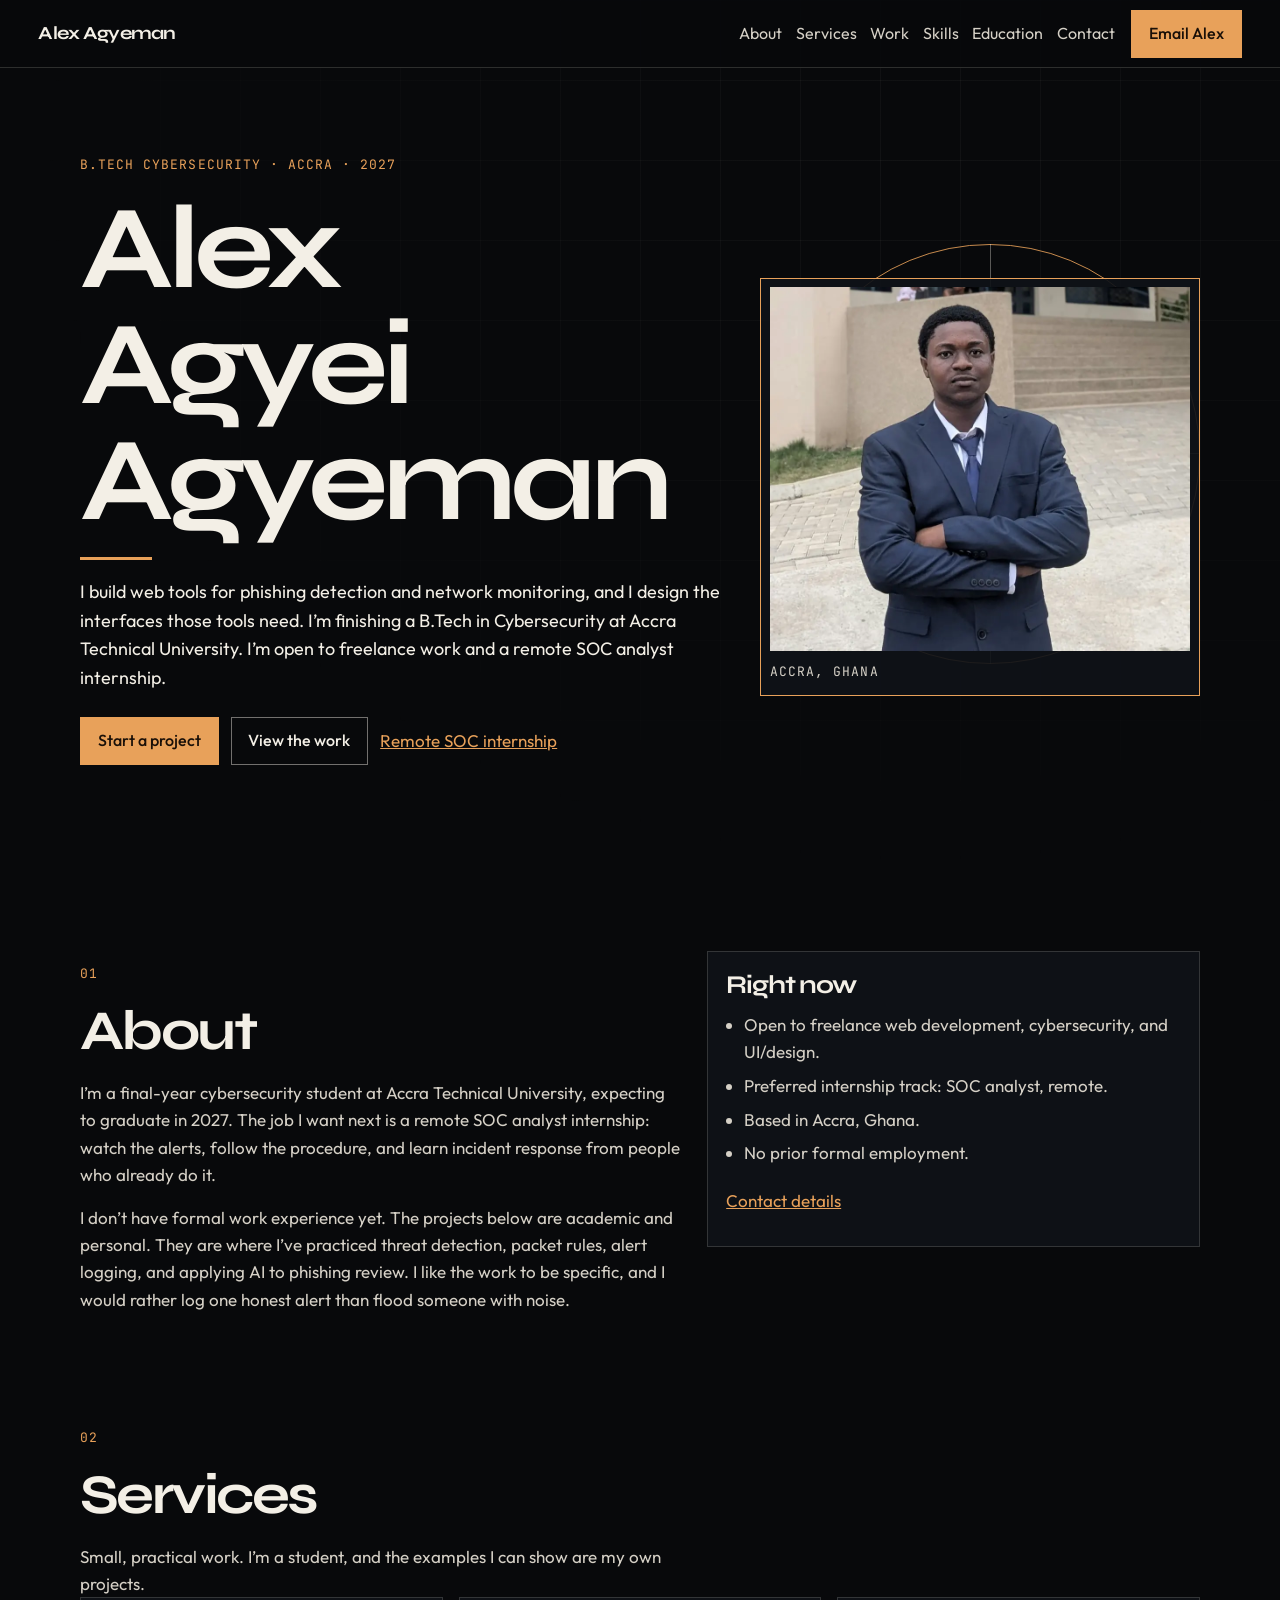
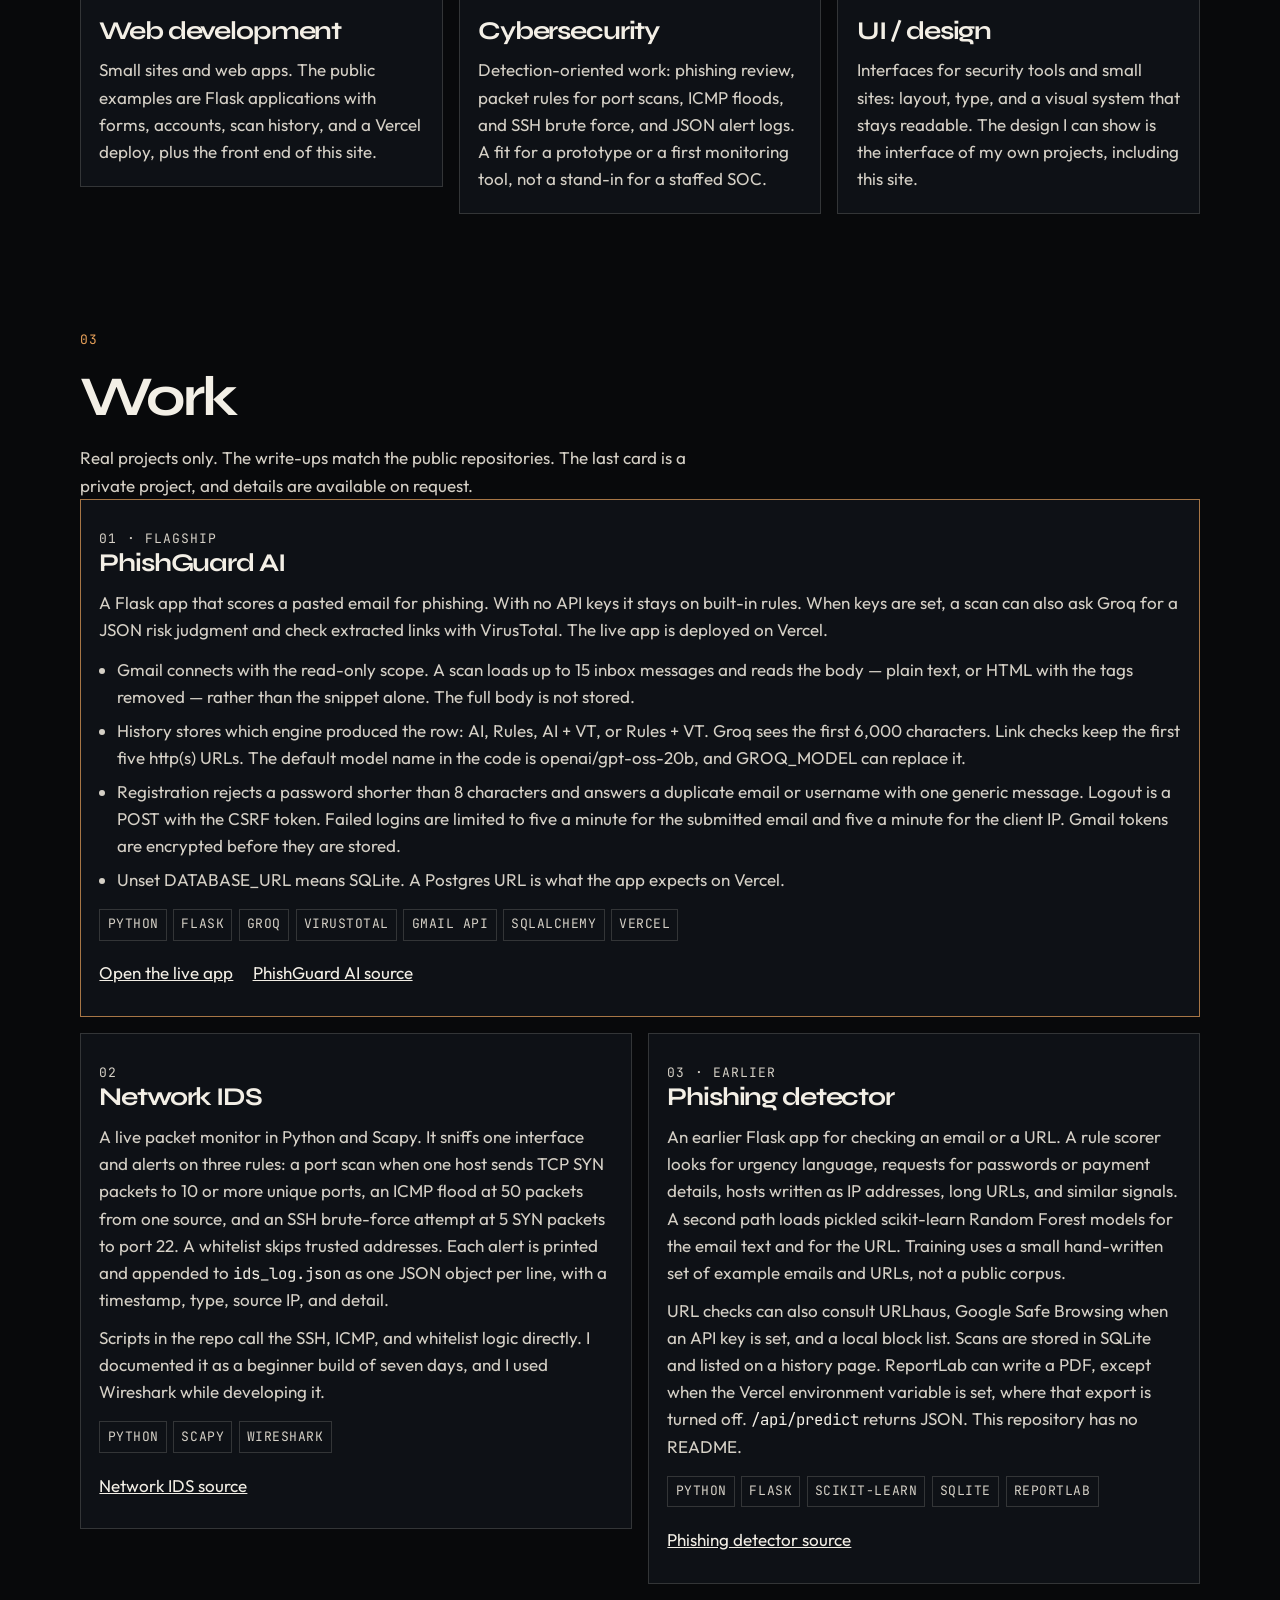
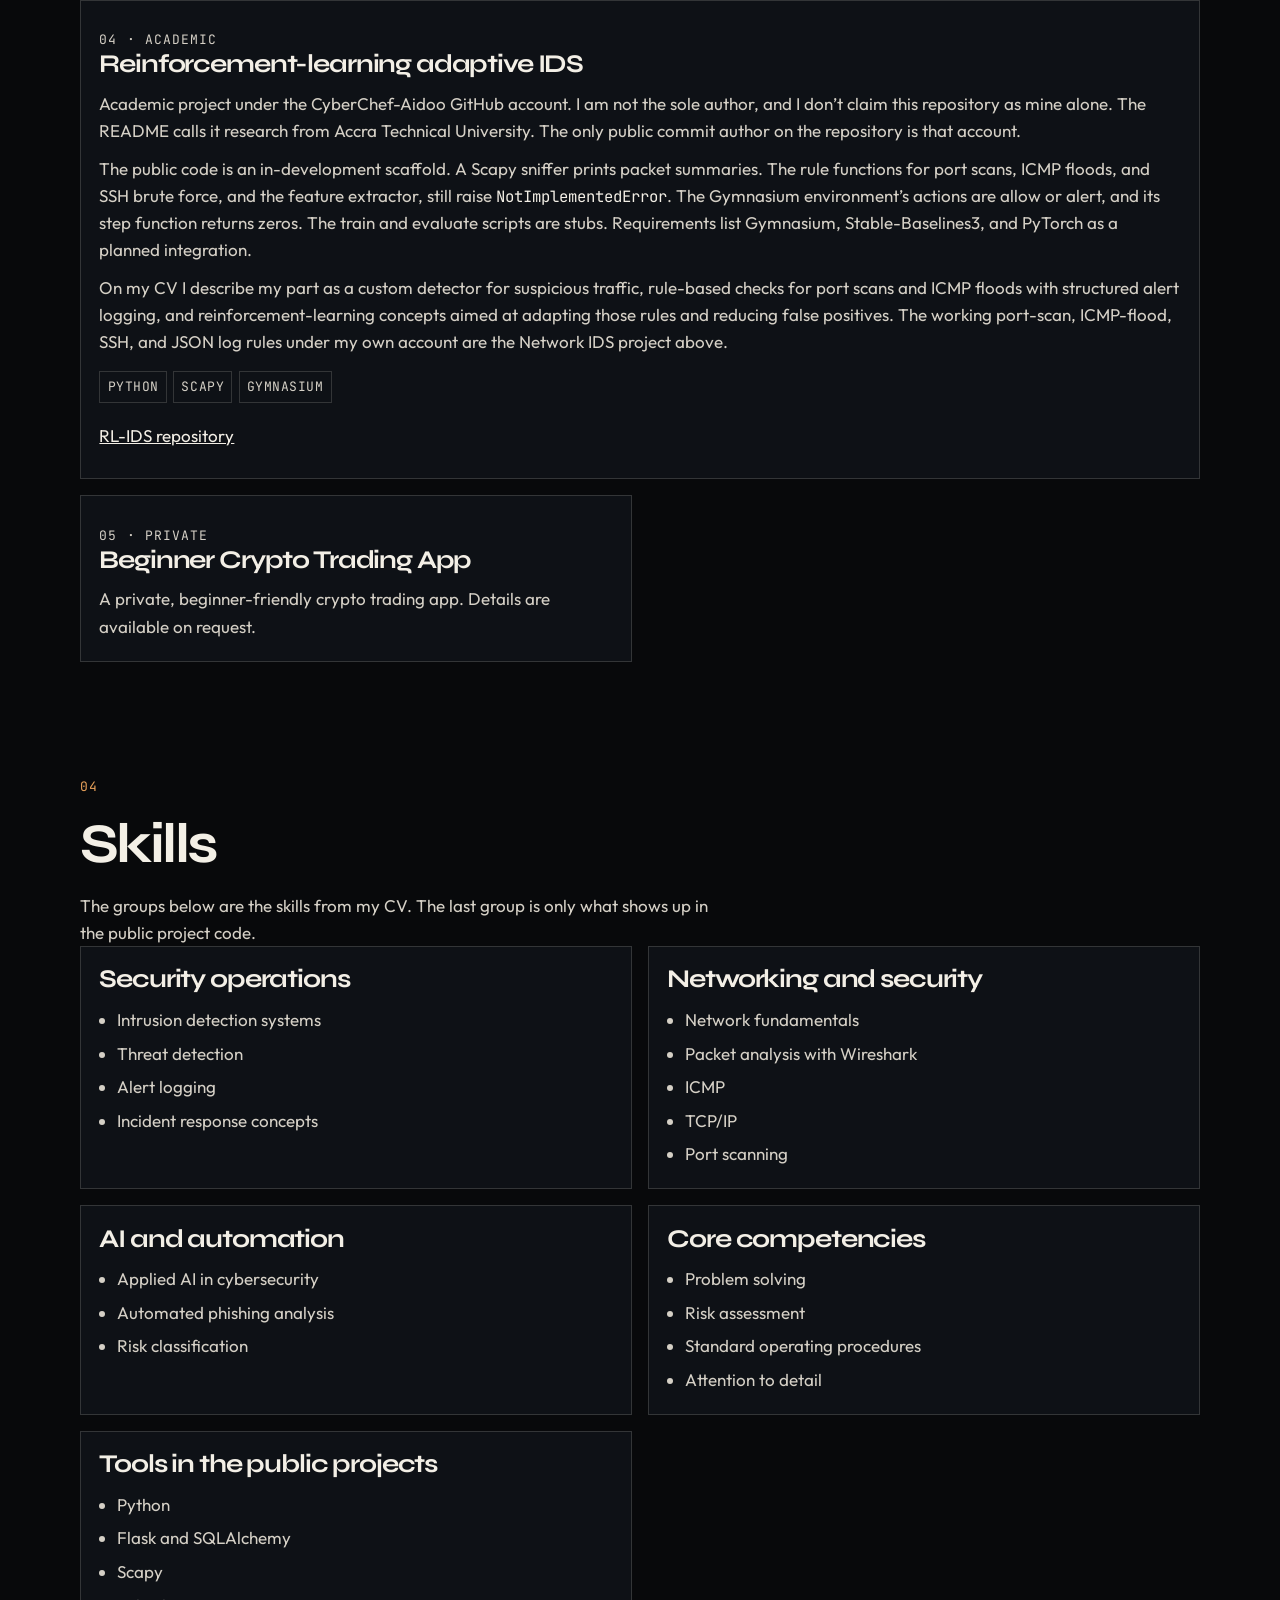
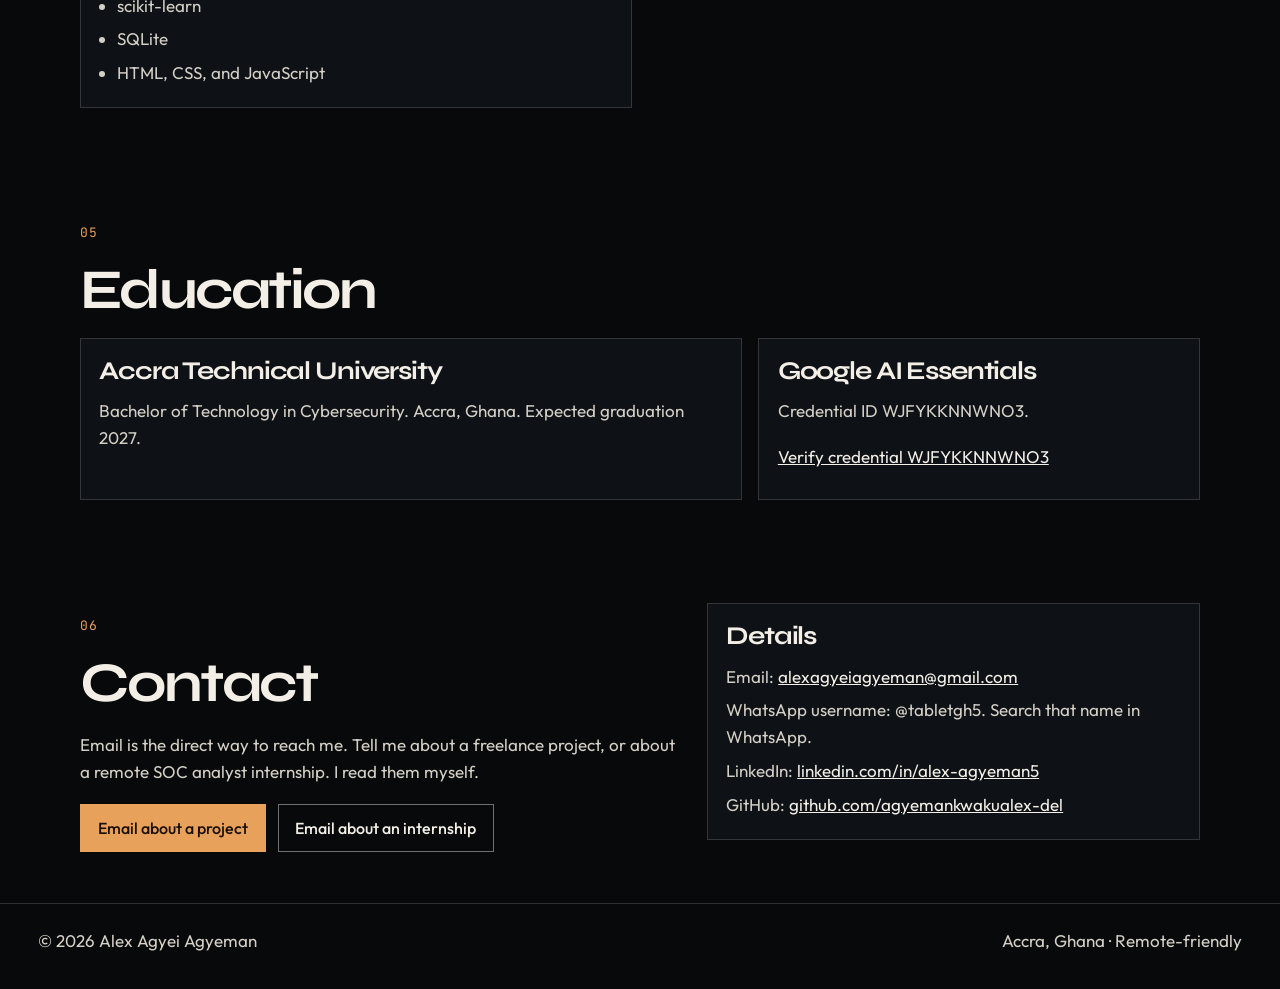
==== commit 1e427836: "Remove the KuruNet card and the crypto-app placeholder. The private trading app stays as one neutral" ====
--- a/index.html
+++ b/index.html
@@ -225,7 +225,7 @@
             <p class="section-index">03</p>
             <h2>Work</h2>
           </div>
-          <p class="prose reveal">Real projects only. The write-ups match the public repositories. Two private projects are at the end, with the description left for me to fill in.</p>
+          <p class="prose reveal">Real projects only. The write-ups match the public repositories. The last card is a private project, and details are available on request.</p>
           <div class="project-list">
             <div class="tilt span-2" data-tilt>
               <article class="project project-flagship" id="phishguard">
@@ -309,25 +309,10 @@
             </div>
 
             <div class="tilt" data-tilt>
-              <article class="project project-draft" id="kurunet">
-                <p class="todo-banner">TODO for Alex</p>
+              <article class="project" id="crypto-app">
                 <p class="project-index">05 · Private</p>
-                <h3>KuruNet</h3>
-                <p>Private project. No source link, because the repository is not public.</p>
-                <p>TODO for Alex: replace this with what KuruNet does, who it is for, and which technologies it uses.</p>
-              </article>
-            </div>
-
-            <div class="tilt" data-tilt>
-              <article class="project project-draft" id="crypto-app">
-                <p class="todo-banner">TODO for Alex</p>
-                <p class="project-index">06 · Private</p>
                 <h3>Beginner Crypto Trading App</h3>
-                <p>Private project. The repository description says the app is on Replit. No source link, because the repository is not public.</p>
-                <p>TODO for Alex: describe what a visitor can do in the app, name the stack, and confirm the Replit URL. A request for that URL returned 404 on 22 October 2026.</p>
-                <p class="project-links">
-                  <a href="https://replit.com/@kwakualex5/Beginner-Crypto-Trading-App" target="_blank" rel="noopener noreferrer">Replit page, unverified<span class="sr"> (opens in a new tab)</span></a>
-                </p>
+                <p>A private, beginner-friendly crypto trading app. Details are available on request.</p>
               </article>
             </div>
           </div>
--- a/css/styles.css
+++ b/css/styles.css
@@ -2,7 +2,7 @@
   font-family: "Syne";
   font-style: normal;
   font-weight: 600;
-  font-display: swap;
+  font-display: optional;
   src: url("../assets/fonts/syne-latin-600-normal.woff2") format("woff2");
 }
 
@@ -10,7 +10,7 @@
   font-family: "Syne";
   font-style: normal;
   font-weight: 700;
-  font-display: swap;
+  font-display: optional;
   src: url("../assets/fonts/syne-latin-700-normal.woff2") format("woff2");
 }
 
@@ -18,7 +18,7 @@
   font-family: "Outfit";
   font-style: normal;
   font-weight: 400;
-  font-display: swap;
+  font-display: optional;
   src: url("../assets/fonts/outfit-latin-400-normal.woff2") format("woff2");
 }
 
@@ -26,7 +26,7 @@
   font-family: "Outfit";
   font-style: normal;
   font-weight: 500;
-  font-display: swap;
+  font-display: optional;
   src: url("../assets/fonts/outfit-latin-500-normal.woff2") format("woff2");
 }
 
@@ -34,7 +34,7 @@
   font-family: "JetBrains Mono";
   font-style: normal;
   font-weight: 400;
-  font-display: swap;
+  font-display: optional;
   src: url("../assets/fonts/jetbrains-mono-latin-400-normal.woff2") format("woff2");
 }
 
@@ -296,8 +296,7 @@
 .section-index,
 .project-index,
 figcaption,
-.chips,
-.todo-banner {
+.chips {
   font-family: var(--mono);
   font-size: 0.8125rem;
   letter-spacing: 0.08em;
@@ -620,19 +619,6 @@
   color: var(--paper);
 }
 
-.todo-banner {
-  display: inline-block;
-  margin: 0 0 0.8rem;
-  padding: 0.28rem 0.45rem;
-  background: var(--copper);
-  color: var(--copper-ink);
-  letter-spacing: 0.06em;
-}
-
-.project-draft {
-  background: rgba(16, 19, 24, 0.78);
-}
-
 .tilt {
   height: 100%;
   position: relative;
@@ -656,6 +642,13 @@
 .js:not(.is-static) .reveal {
   opacity: 0;
   transform: translateY(22px);
+}
+
+.js:not(.is-static) .hero .reveal,
+.js:not(.is-static) .hero .reveal.is-in {
+  opacity: 1;
+  transform: none;
+  transition: none;
 }
 
 .js:not(.is-static) .reveal.is-in {
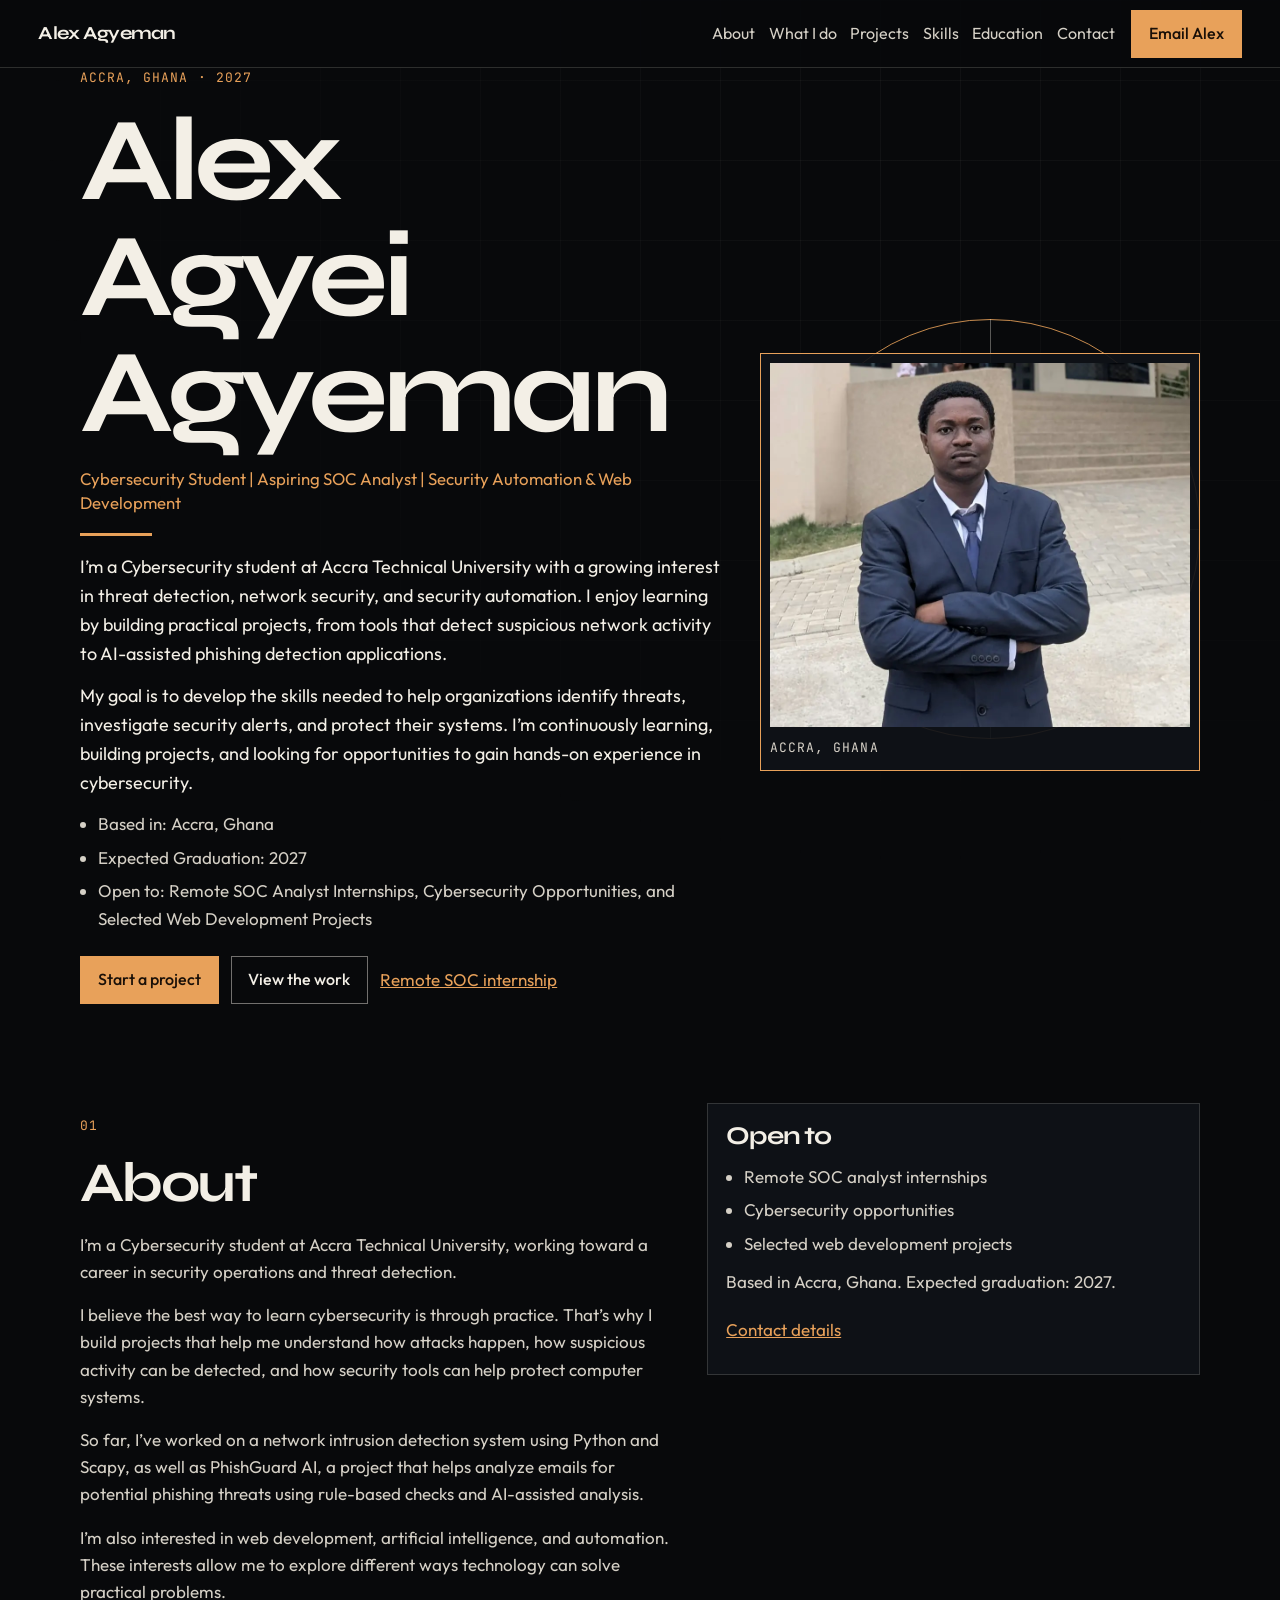
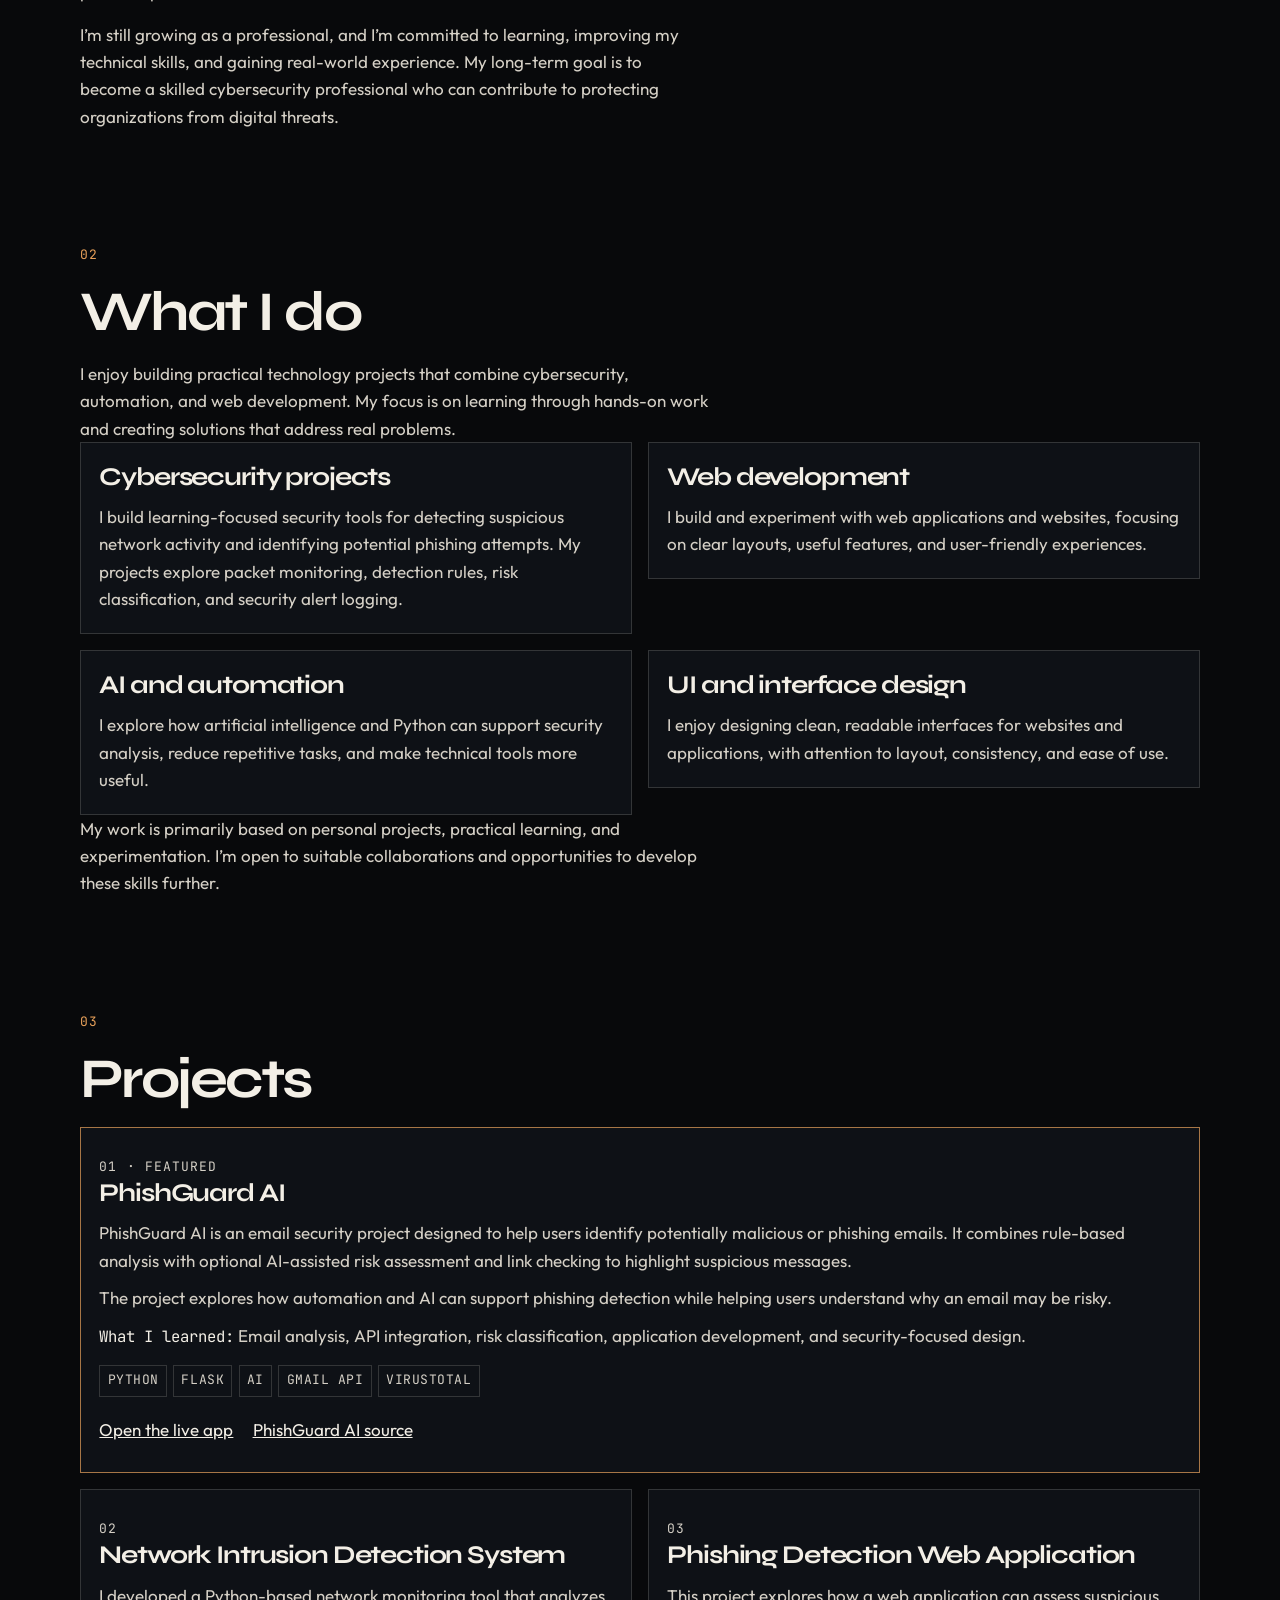
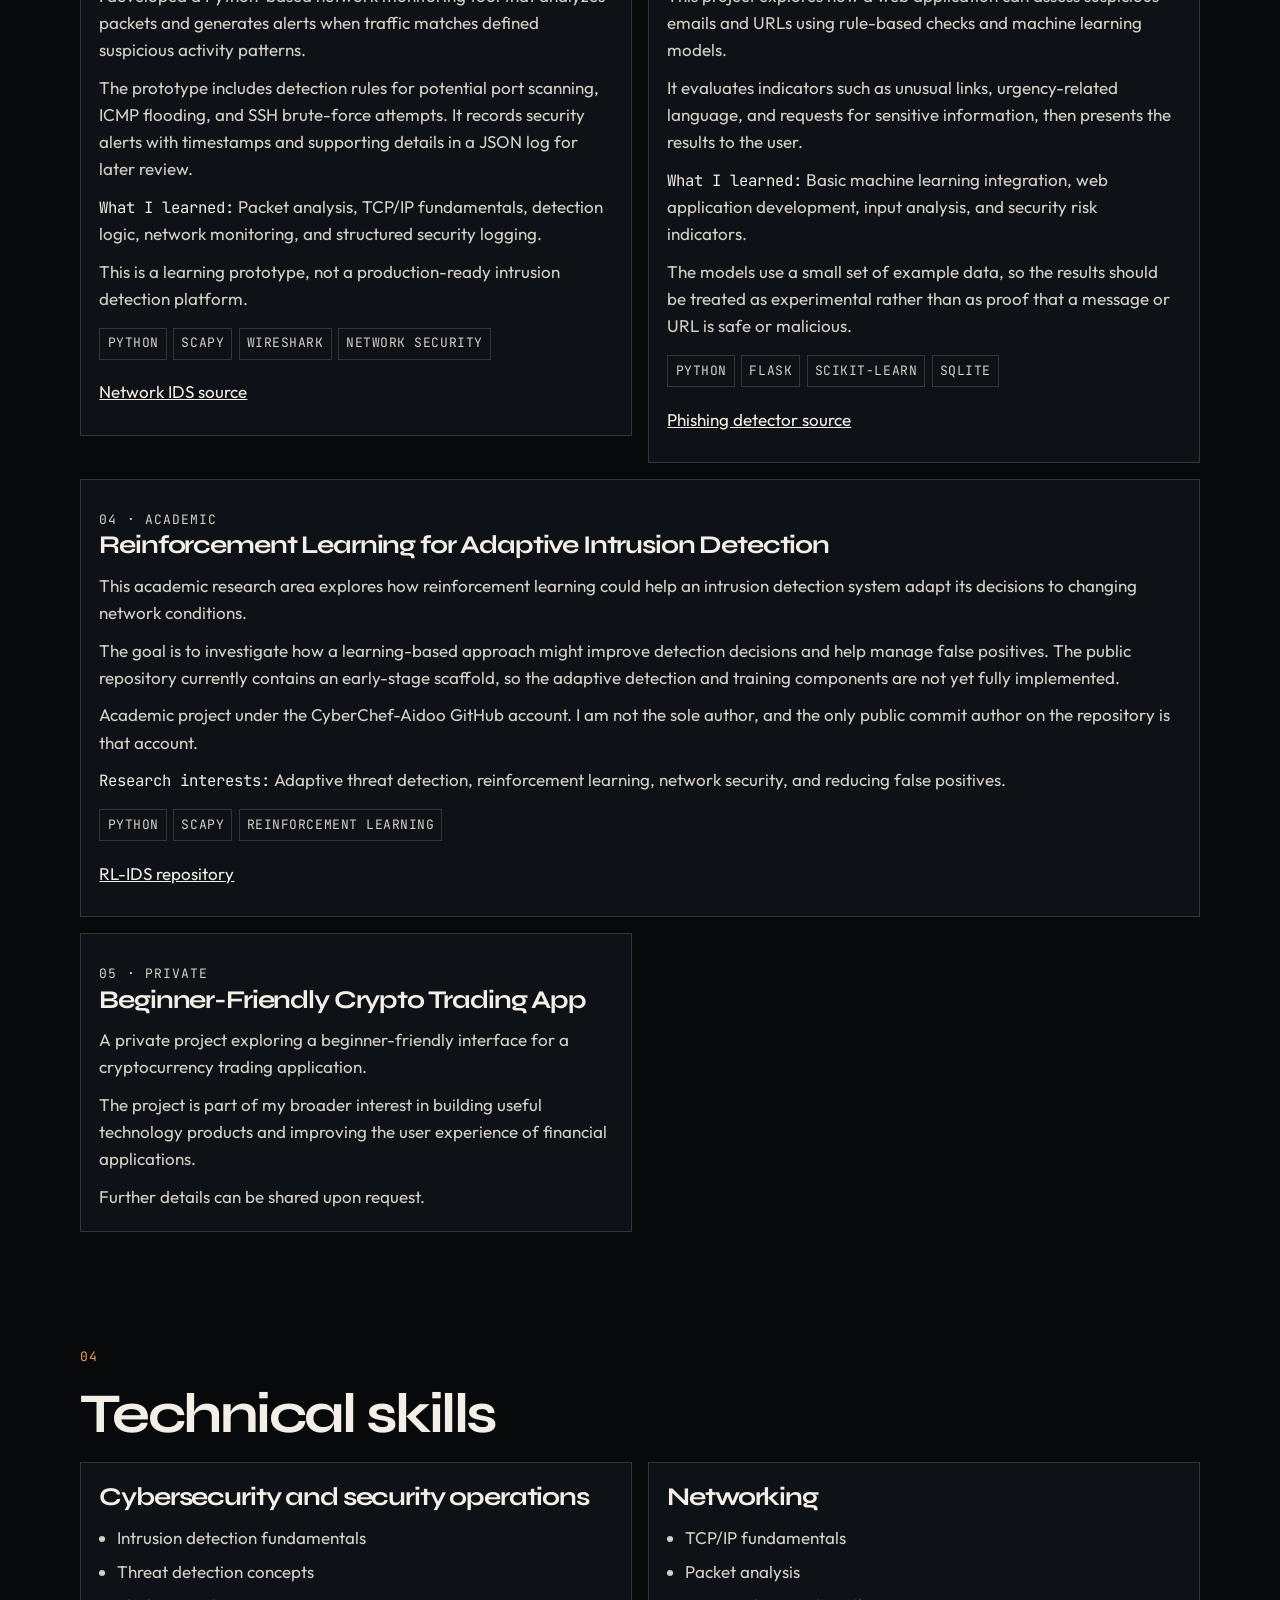
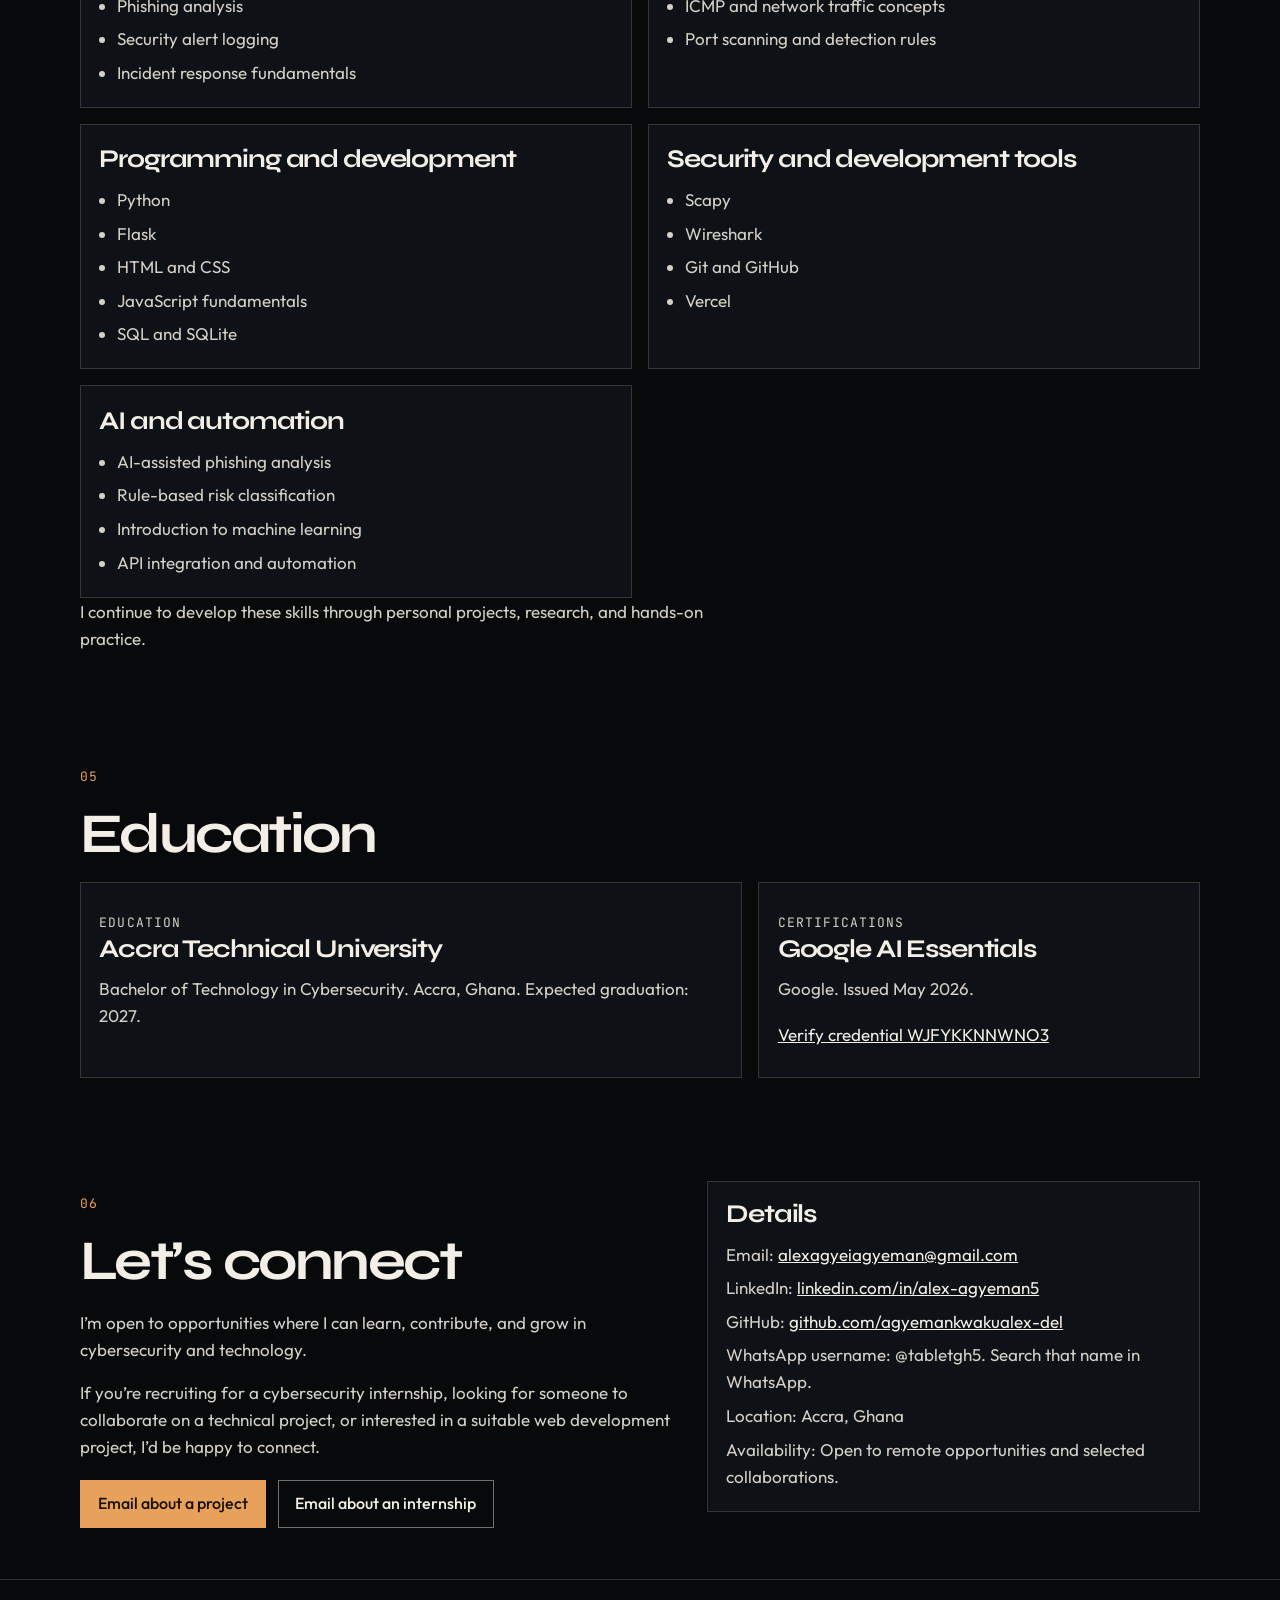
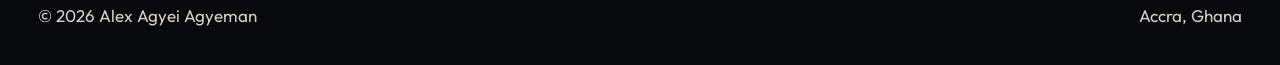
==== commit 80873c5c: "Rewrite the site copy around an aspiring SOC analyst. Use Alex's section text for the hero, about, s" ====
--- a/index.html
+++ b/index.html
@@ -3,28 +3,27 @@
 <head>
   <meta charset="utf-8">
   <meta name="viewport" content="width=device-width, initial-scale=1">
-  <!-- Placeholder origin: https://alex-agyeman.vercel.app/ — replace after Vercel assigns the real host. -->
-  <title>Alex Agyei Agyeman — Cybersecurity, Web, and Design</title>
-  <meta name="description" content="Alex Agyei Agyeman — final-year cybersecurity student in Accra. Freelance web, cybersecurity, and UI/design. Open to a remote SOC analyst internship.">
+  <title>Alex Agyei Agyeman — Aspiring SOC Analyst</title>
+  <meta name="description" content="Aspiring SOC analyst and cybersecurity student in Accra. Threat detection, network security, and security automation.">
   <meta name="author" content="Alex Agyei Agyeman">
   <meta name="theme-color" content="#08090b">
   <meta name="robots" content="index, follow">
   <link rel="canonical" href="https://alex-agyeman.vercel.app/">
   <link rel="me" href="https://github.com/agyemankwakualex-del">
   <link rel="me" href="https://www.linkedin.com/in/alex-agyeman5">
-  <meta property="og:title" content="Alex Agyei Agyeman — Cybersecurity, Web, and Design">
-  <meta property="og:description" content="Final-year cybersecurity student in Accra. Freelance web development, cybersecurity, and UI/design. Open to a remote SOC analyst internship.">
+  <meta property="og:title" content="Alex Agyei Agyeman — Aspiring SOC Analyst">
+  <meta property="og:description" content="Aspiring SOC analyst and cybersecurity student in Accra. Threat detection, network security, and security automation.">
   <meta property="og:type" content="website">
   <meta property="og:url" content="https://alex-agyeman.vercel.app/">
   <meta property="og:image" content="https://alex-agyeman.vercel.app/assets/og.jpg">
   <meta property="og:image:width" content="1200">
   <meta property="og:image:height" content="630">
-  <meta property="og:image:alt" content="Alex Agyei Agyeman, cybersecurity student available for freelance web, security, and interface work.">
+  <meta property="og:image:alt" content="Alex Agyei Agyeman, aspiring SOC analyst and cybersecurity student in Accra, Ghana.">
   <meta name="twitter:card" content="summary_large_image">
-  <meta name="twitter:title" content="Alex Agyei Agyeman — Cybersecurity, Web, and Design">
-  <meta name="twitter:description" content="Final-year cybersecurity student in Accra. Freelance web, cybersecurity, and UI/design. Open to a remote SOC analyst internship.">
+  <meta name="twitter:title" content="Alex Agyei Agyeman — Aspiring SOC Analyst">
+  <meta name="twitter:description" content="Aspiring SOC analyst and cybersecurity student in Accra. Threat detection, network security, and security automation.">
   <meta name="twitter:image" content="https://alex-agyeman.vercel.app/assets/og.jpg">
-  <meta name="twitter:image:alt" content="Alex Agyei Agyeman, cybersecurity student available for freelance web, security, and interface work.">
+  <meta name="twitter:image:alt" content="Alex Agyei Agyeman, aspiring SOC analyst and cybersecurity student in Accra, Ghana.">
   <link rel="icon" href="favicon.svg" type="image/svg+xml">
   <link rel="icon" href="favicon.ico" sizes="48x48">
   <link rel="apple-touch-icon" href="apple-touch-icon.png">
@@ -40,8 +39,8 @@
     "url": "https://alex-agyeman.vercel.app/",
     "image": "https://alex-agyeman.vercel.app/assets/alex-agyei-agyeman.jpg",
     "email": "alexagyeiagyeman@gmail.com",
-    "jobTitle": "Cybersecurity student",
-    "description": "Final-year B.Tech Cybersecurity student at Accra Technical University, open to freelance web development, cybersecurity, and UI/design, and to a remote SOC analyst internship.",
+    "jobTitle": "Aspiring SOC Analyst and Cybersecurity Student",
+    "description": "Aspiring SOC analyst and cybersecurity student at Accra Technical University in Accra, Ghana.",
     "address": {
       "@type": "PostalAddress",
       "addressLocality": "Accra",
@@ -55,16 +54,18 @@
       "@type": "EducationalOccupationalCredential",
       "name": "Google AI Essentials",
       "credentialCategory": "certificate",
+      "dateIssued": "2026-05",
       "identifier": "WJFYKKNNWNO3",
       "url": "https://www.coursera.org/account/accomplishments/verify/WJFYKKNNWNO3"
     },
     "knowsAbout": [
       "Cybersecurity",
       "Security operations",
-      "Intrusion detection",
-      "Phishing detection",
+      "Threat detection",
+      "Network security",
+      "Phishing analysis",
       "Web development",
-      "User interface design"
+      "Artificial intelligence"
     ],
     "sameAs": [
       "https://www.linkedin.com/in/alex-agyeman5",
@@ -109,8 +110,8 @@
       </button>
       <ul id="nav-list" class="nav-list">
         <li><a href="#about">About</a></li>
-        <li><a href="#services">Services</a></li>
-        <li><a href="#work">Work</a></li>
+        <li><a href="#services">What I do</a></li>
+        <li><a href="#work">Projects</a></li>
         <li><a href="#skills">Skills</a></li>
         <li><a href="#education">Education</a></li>
         <li><a href="#contact">Contact</a></li>
@@ -124,14 +125,21 @@
       <div class="panel" data-panel>
         <div class="hero-grid">
           <div class="hero-copy reveal">
-            <p class="kicker">B.Tech Cybersecurity · Accra · 2027</p>
+            <p class="kicker">Accra, Ghana · 2027</p>
             <h1>
               <span>Alex</span>
               <span>Agyei</span>
               <span>Agyeman</span>
             </h1>
+            <p class="hero-role">Cybersecurity Student | Aspiring SOC Analyst | Security Automation &amp; Web Development</p>
             <hr class="hero-rule">
-            <p class="lede">I build web tools for phishing detection and network monitoring, and I design the interfaces those tools need. I’m finishing a B.Tech in Cybersecurity at Accra Technical University. I’m open to freelance work and a remote SOC analyst internship.</p>
+            <p class="lede">I’m a Cybersecurity student at Accra Technical University with a growing interest in threat detection, network security, and security automation. I enjoy learning by building practical projects, from tools that detect suspicious network activity to AI-assisted phishing detection applications.</p>
+            <p class="lede">My goal is to develop the skills needed to help organizations identify threats, investigate security alerts, and protect their systems. I’m continuously learning, building projects, and looking for opportunities to gain hands-on experience in cybersecurity.</p>
+            <ul class="plain-list hero-facts">
+              <li>Based in: Accra, Ghana</li>
+              <li>Expected Graduation: 2027</li>
+              <li>Open to: Remote SOC Analyst Internships, Cybersecurity Opportunities, and Selected Web Development Projects</li>
+            </ul>
             <div class="actions">
               <a class="button button-primary" href="mailto:alexagyeiagyeman@gmail.com?subject=Freelance%20project">Start a project</a>
               <a class="button button-ghost" href="#work">View the work</a>
@@ -167,18 +175,21 @@
               <p class="section-index">01</p>
               <h2>About</h2>
             </div>
-            <p class="prose">I’m a final-year cybersecurity student at Accra Technical University, expecting to graduate in 2027. The job I want next is a remote SOC analyst internship: watch the alerts, follow the procedure, and learn incident response from people who already do it.</p>
-            <p class="prose">I don’t have formal work experience yet. The projects below are academic and personal. They are where I’ve practiced threat detection, packet rules, alert logging, and applying AI to phishing review. I like the work to be specific, and I would rather log one honest alert than flood someone with noise.</p>
+            <p class="prose">I’m a Cybersecurity student at Accra Technical University, working toward a career in security operations and threat detection.</p>
+            <p class="prose">I believe the best way to learn cybersecurity is through practice. That’s why I build projects that help me understand how attacks happen, how suspicious activity can be detected, and how security tools can help protect computer systems.</p>
+            <p class="prose">So far, I’ve worked on a network intrusion detection system using Python and Scapy, as well as PhishGuard AI, a project that helps analyze emails for potential phishing threats using rule-based checks and AI-assisted analysis.</p>
+            <p class="prose">I’m also interested in web development, artificial intelligence, and automation. These interests allow me to explore different ways technology can solve practical problems.</p>
+            <p class="prose">I’m still growing as a professional, and I’m committed to learning, improving my technical skills, and gaining real-world experience. My long-term goal is to become a skilled cybersecurity professional who can contribute to protecting organizations from digital threats.</p>
           </div>
           <div class="reveal">
             <article class="contact-card">
-              <h3>Right now</h3>
+              <h3>Open to</h3>
               <ul class="plain-list">
-                <li>Open to freelance web development, cybersecurity, and UI/design.</li>
-                <li>Preferred internship track: SOC analyst, remote.</li>
-                <li>Based in Accra, Ghana.</li>
-                <li>No prior formal employment.</li>
-              </ul>
+                <li>Remote SOC analyst internships</li>
+                <li>Cybersecurity opportunities</li>
+                <li>Selected web development projects</li>
+              </ul>
+              <p>Based in Accra, Ghana. Expected graduation: 2027.</p>
               <p><a class="text-link" href="#contact">Contact details</a></p>
             </article>
           </div>
@@ -191,29 +202,36 @@
         <div class="wrap">
           <div class="section-heading reveal">
             <p class="section-index">02</p>
-            <h2>Services</h2>
-          </div>
-          <p class="prose reveal">Small, practical work. I’m a student, and the examples I can show are my own projects.</p>
+            <h2>What I do</h2>
+          </div>
+          <p class="prose reveal">I enjoy building practical technology projects that combine cybersecurity, automation, and web development. My focus is on learning through hands-on work and creating solutions that address real problems.</p>
           <div class="service-list">
+            <div class="tilt" data-tilt>
+              <article class="service">
+                <h3>Cybersecurity projects</h3>
+                <p>I build learning-focused security tools for detecting suspicious network activity and identifying potential phishing attempts. My projects explore packet monitoring, detection rules, risk classification, and security alert logging.</p>
+              </article>
+            </div>
             <div class="tilt" data-tilt>
               <article class="service">
                 <h3>Web development</h3>
-                <p>Small sites and web apps. The public examples are Flask applications with forms, accounts, scan history, and a Vercel deploy, plus the front end of this site.</p>
+                <p>I build and experiment with web applications and websites, focusing on clear layouts, useful features, and user-friendly experiences.</p>
               </article>
             </div>
             <div class="tilt" data-tilt>
               <article class="service">
-                <h3>Cybersecurity</h3>
-                <p>Detection-oriented work: phishing review, packet rules for port scans, ICMP floods, and SSH brute force, and JSON alert logs. A fit for a prototype or a first monitoring tool, not a stand-in for a staffed SOC.</p>
+                <h3>AI and automation</h3>
+                <p>I explore how artificial intelligence and Python can support security analysis, reduce repetitive tasks, and make technical tools more useful.</p>
               </article>
             </div>
             <div class="tilt" data-tilt>
               <article class="service">
-                <h3>UI / design</h3>
-                <p>Interfaces for security tools and small sites: layout, type, and a visual system that stays readable. The design I can show is the interface of my own projects, including this site.</p>
-              </article>
-            </div>
-          </div>
+                <h3>UI and interface design</h3>
+                <p>I enjoy designing clean, readable interfaces for websites and applications, with attention to layout, consistency, and ease of use.</p>
+              </article>
+            </div>
+          </div>
+          <p class="prose reveal">My work is primarily based on personal projects, practical learning, and experimentation. I’m open to suitable collaborations and opportunities to develop these skills further.</p>
         </div>
       </div>
     </section>
@@ -223,29 +241,22 @@
         <div class="wrap">
           <div class="section-heading reveal">
             <p class="section-index">03</p>
-            <h2>Work</h2>
-          </div>
-          <p class="prose reveal">Real projects only. The write-ups match the public repositories. The last card is a private project, and details are available on request.</p>
+            <h2>Projects</h2>
+          </div>
           <div class="project-list">
             <div class="tilt span-2" data-tilt>
               <article class="project project-flagship" id="phishguard">
-                <p class="project-index">01 · Flagship</p>
+                <p class="project-index">01 · Featured</p>
                 <h3>PhishGuard AI</h3>
-                <p>A Flask app that scores a pasted email for phishing. With no API keys it stays on built-in rules. When keys are set, a scan can also ask Groq for a JSON risk judgment and check extracted links with VirusTotal. The live app is deployed on Vercel.</p>
-                <ul class="facts">
-                  <li>Gmail connects with the read-only scope. A scan loads up to 15 inbox messages and reads the body — plain text, or HTML with the tags removed — rather than the snippet alone. The full body is not stored.</li>
-                  <li>History stores which engine produced the row: AI, Rules, AI + VT, or Rules + VT. Groq sees the first 6,000 characters. Link checks keep the first five http(s) URLs. The default model name in the code is openai/gpt-oss-20b, and GROQ_MODEL can replace it.</li>
-                  <li>Registration rejects a password shorter than 8 characters and answers a duplicate email or username with one generic message. Logout is a POST with the CSRF token. Failed logins are limited to five a minute for the submitted email and five a minute for the client IP. Gmail tokens are encrypted before they are stored.</li>
-                  <li>Unset DATABASE_URL means SQLite. A Postgres URL is what the app expects on Vercel.</li>
-                </ul>
+                <p>PhishGuard AI is an email security project designed to help users identify potentially malicious or phishing emails. It combines rule-based analysis with optional AI-assisted risk assessment and link checking to highlight suspicious messages.</p>
+                <p>The project explores how automation and AI can support phishing detection while helping users understand why an email may be risky.</p>
+                <p><span class="meta">What I learned:</span> Email analysis, API integration, risk classification, application development, and security-focused design.</p>
                 <ul class="chips" aria-label="PhishGuard AI tools">
                   <li>Python</li>
                   <li>Flask</li>
-                  <li>Groq</li>
+                  <li>AI</li>
+                  <li>Gmail API</li>
                   <li>VirusTotal</li>
-                  <li>Gmail API</li>
-                  <li>SQLAlchemy</li>
-                  <li>Vercel</li>
                 </ul>
                 <p class="project-links">
                   <a href="https://phishguard-ai-lemon.vercel.app" target="_blank" rel="noopener noreferrer">Open the live app<span class="sr"> (opens in a new tab)</span></a>
@@ -257,13 +268,16 @@
             <div class="tilt" data-tilt>
               <article class="project" id="network-ids">
                 <p class="project-index">02</p>
-                <h3>Network IDS</h3>
-                <p>A live packet monitor in Python and Scapy. It sniffs one interface and alerts on three rules: a port scan when one host sends TCP SYN packets to 10 or more unique ports, an ICMP flood at 50 packets from one source, and an SSH brute-force attempt at 5 SYN packets to port 22. A whitelist skips trusted addresses. Each alert is printed and appended to <span class="meta">ids_log.json</span> as one JSON object per line, with a timestamp, type, source IP, and detail.</p>
-                <p>Scripts in the repo call the SSH, ICMP, and whitelist logic directly. I documented it as a beginner build of seven days, and I used Wireshark while developing it.</p>
-                <ul class="chips" aria-label="Network IDS tools">
+                <h3>Network Intrusion Detection System</h3>
+                <p>I developed a Python-based network monitoring tool that analyzes packets and generates alerts when traffic matches defined suspicious activity patterns.</p>
+                <p>The prototype includes detection rules for potential port scanning, ICMP flooding, and SSH brute-force attempts. It records security alerts with timestamps and supporting details in a JSON log for later review.</p>
+                <p><span class="meta">What I learned:</span> Packet analysis, TCP/IP fundamentals, detection logic, network monitoring, and structured security logging.</p>
+                <p>This is a learning prototype, not a production-ready intrusion detection platform.</p>
+                <ul class="chips" aria-label="Network intrusion detection tools">
                   <li>Python</li>
                   <li>Scapy</li>
                   <li>Wireshark</li>
+                  <li>Network security</li>
                 </ul>
                 <p class="project-links">
                   <a href="https://github.com/agyemankwakualex-del/network-ids-project" target="_blank" rel="noopener noreferrer">Network IDS source<span class="sr"> (opens in a new tab)</span></a>
@@ -273,16 +287,17 @@
 
             <div class="tilt" data-tilt>
               <article class="project" id="phishing-detector">
-                <p class="project-index">03 · Earlier</p>
-                <h3>Phishing detector</h3>
-                <p>An earlier Flask app for checking an email or a URL. A rule scorer looks for urgency language, requests for passwords or payment details, hosts written as IP addresses, long URLs, and similar signals. A second path loads pickled scikit-learn Random Forest models for the email text and for the URL. Training uses a small hand-written set of example emails and URLs, not a public corpus.</p>
-                <p>URL checks can also consult URLhaus, Google Safe Browsing when an API key is set, and a local block list. Scans are stored in SQLite and listed on a history page. ReportLab can write a PDF, except when the Vercel environment variable is set, where that export is turned off. <span class="meta">/api/predict</span> returns JSON. This repository has no README.</p>
-                <ul class="chips" aria-label="Phishing detector tools">
+                <p class="project-index">03</p>
+                <h3>Phishing Detection Web Application</h3>
+                <p>This project explores how a web application can assess suspicious emails and URLs using rule-based checks and machine learning models.</p>
+                <p>It evaluates indicators such as unusual links, urgency-related language, and requests for sensitive information, then presents the results to the user.</p>
+                <p><span class="meta">What I learned:</span> Basic machine learning integration, web application development, input analysis, and security risk indicators.</p>
+                <p>The models use a small set of example data, so the results should be treated as experimental rather than as proof that a message or URL is safe or malicious.</p>
+                <ul class="chips" aria-label="Phishing detection tools">
                   <li>Python</li>
                   <li>Flask</li>
-                  <li>scikit-learn</li>
+                  <li>Scikit-learn</li>
                   <li>SQLite</li>
-                  <li>ReportLab</li>
                 </ul>
                 <p class="project-links">
                   <a href="https://github.com/agyemankwakualex-del/phishing-detector" target="_blank" rel="noopener noreferrer">Phishing detector source<span class="sr"> (opens in a new tab)</span></a>
@@ -293,14 +308,15 @@
             <div class="tilt span-2" data-tilt>
               <article class="project" id="rl-ids">
                 <p class="project-index">04 · Academic</p>
-                <h3>Reinforcement-learning adaptive IDS</h3>
-                <p>Academic project under the CyberChef-Aidoo GitHub account. I am not the sole author, and I don’t claim this repository as mine alone. The README calls it research from Accra Technical University. The only public commit author on the repository is that account.</p>
-                <p>The public code is an in-development scaffold. A Scapy sniffer prints packet summaries. The rule functions for port scans, ICMP floods, and SSH brute force, and the feature extractor, still raise <span class="meta">NotImplementedError</span>. The Gymnasium environment’s actions are allow or alert, and its step function returns zeros. The train and evaluate scripts are stubs. Requirements list Gymnasium, Stable-Baselines3, and PyTorch as a planned integration.</p>
-                <p>On my CV I describe my part as a custom detector for suspicious traffic, rule-based checks for port scans and ICMP floods with structured alert logging, and reinforcement-learning concepts aimed at adapting those rules and reducing false positives. The working port-scan, ICMP-flood, SSH, and JSON log rules under my own account are the Network IDS project above.</p>
-                <ul class="chips" aria-label="RL-IDS tools in the public scaffold">
+                <h3>Reinforcement Learning for Adaptive Intrusion Detection</h3>
+                <p>This academic research area explores how reinforcement learning could help an intrusion detection system adapt its decisions to changing network conditions.</p>
+                <p>The goal is to investigate how a learning-based approach might improve detection decisions and help manage false positives. The public repository currently contains an early-stage scaffold, so the adaptive detection and training components are not yet fully implemented.</p>
+                <p>Academic project under the CyberChef-Aidoo GitHub account. I am not the sole author, and the only public commit author on the repository is that account.</p>
+                <p><span class="meta">Research interests:</span> Adaptive threat detection, reinforcement learning, network security, and reducing false positives.</p>
+                <ul class="chips" aria-label="Adaptive intrusion detection topics">
                   <li>Python</li>
                   <li>Scapy</li>
-                  <li>Gymnasium</li>
+                  <li>Reinforcement learning</li>
                 </ul>
                 <p class="project-links">
                   <a href="https://github.com/CyberChef-Aidoo/RL_IDS" target="_blank" rel="noopener noreferrer">RL-IDS repository<span class="sr"> (opens in a new tab)</span></a>
@@ -311,8 +327,10 @@
             <div class="tilt" data-tilt>
               <article class="project" id="crypto-app">
                 <p class="project-index">05 · Private</p>
-                <h3>Beginner Crypto Trading App</h3>
-                <p>A private, beginner-friendly crypto trading app. Details are available on request.</p>
+                <h3>Beginner-Friendly Crypto Trading App</h3>
+                <p>A private project exploring a beginner-friendly interface for a cryptocurrency trading application.</p>
+                <p>The project is part of my broader interest in building useful technology products and improving the user experience of financial applications.</p>
+                <p>Further details can be shared upon request.</p>
               </article>
             </div>
           </div>
@@ -325,58 +343,58 @@
         <div class="wrap">
           <div class="section-heading reveal">
             <p class="section-index">04</p>
-            <h2>Skills</h2>
-          </div>
-          <p class="prose reveal">The groups below are the skills from my CV. The last group is only what shows up in the public project code.</p>
+            <h2>Technical skills</h2>
+          </div>
           <div class="skill-grid">
             <article class="skill reveal">
-              <h3>Security operations</h3>
+              <h3>Cybersecurity and security operations</h3>
               <ul>
-                <li>Intrusion detection systems</li>
-                <li>Threat detection</li>
-                <li>Alert logging</li>
-                <li>Incident response concepts</li>
+                <li>Intrusion detection fundamentals</li>
+                <li>Threat detection concepts</li>
+                <li>Phishing analysis</li>
+                <li>Security alert logging</li>
+                <li>Incident response fundamentals</li>
               </ul>
             </article>
             <article class="skill reveal">
-              <h3>Networking and security</h3>
+              <h3>Networking</h3>
               <ul>
-                <li>Network fundamentals</li>
-                <li>Packet analysis with Wireshark</li>
-                <li>ICMP</li>
-                <li>TCP/IP</li>
-                <li>Port scanning</li>
+                <li>TCP/IP fundamentals</li>
+                <li>Packet analysis</li>
+                <li>ICMP and network traffic concepts</li>
+                <li>Port scanning and detection rules</li>
+              </ul>
+            </article>
+            <article class="skill reveal">
+              <h3>Programming and development</h3>
+              <ul>
+                <li>Python</li>
+                <li>Flask</li>
+                <li>HTML and CSS</li>
+                <li>JavaScript fundamentals</li>
+                <li>SQL and SQLite</li>
+              </ul>
+            </article>
+            <article class="skill reveal">
+              <h3>Security and development tools</h3>
+              <ul>
+                <li>Scapy</li>
+                <li>Wireshark</li>
+                <li>Git and GitHub</li>
+                <li>Vercel</li>
               </ul>
             </article>
             <article class="skill reveal">
               <h3>AI and automation</h3>
               <ul>
-                <li>Applied AI in cybersecurity</li>
-                <li>Automated phishing analysis</li>
-                <li>Risk classification</li>
-              </ul>
-            </article>
-            <article class="skill reveal">
-              <h3>Core competencies</h3>
-              <ul>
-                <li>Problem solving</li>
-                <li>Risk assessment</li>
-                <li>Standard operating procedures</li>
-                <li>Attention to detail</li>
-              </ul>
-            </article>
-            <article class="skill reveal">
-              <h3>Tools in the public projects</h3>
-              <ul>
-                <li>Python</li>
-                <li>Flask and SQLAlchemy</li>
-                <li>Scapy</li>
-                <li>scikit-learn</li>
-                <li>SQLite</li>
-                <li>HTML, CSS, and JavaScript</li>
-              </ul>
-            </article>
-          </div>
+                <li>AI-assisted phishing analysis</li>
+                <li>Rule-based risk classification</li>
+                <li>Introduction to machine learning</li>
+                <li>API integration and automation</li>
+              </ul>
+            </article>
+          </div>
+          <p class="prose reveal">I continue to develop these skills through personal projects, research, and hands-on practice.</p>
         </div>
       </div>
     </section>
@@ -390,12 +408,14 @@
           </div>
           <div class="edu-grid">
             <article class="edu reveal">
+              <p class="project-index">Education</p>
               <h3>Accra Technical University</h3>
-              <p>Bachelor of Technology in Cybersecurity. Accra, Ghana. Expected graduation 2027.</p>
+              <p>Bachelor of Technology in Cybersecurity. Accra, Ghana. Expected graduation: 2027.</p>
             </article>
             <article class="edu reveal">
+              <p class="project-index">Certifications</p>
               <h3>Google AI Essentials</h3>
-              <p>Credential ID WJFYKKNNWNO3.</p>
+              <p>Google. Issued May 2026.</p>
               <p class="project-links">
                 <a href="https://www.coursera.org/account/accomplishments/verify/WJFYKKNNWNO3" target="_blank" rel="noopener noreferrer">Verify credential WJFYKKNNWNO3<span class="sr"> (opens in a new tab)</span></a>
               </p>
@@ -411,25 +431,28 @@
           <div class="reveal">
             <div class="section-heading">
               <p class="section-index">06</p>
-              <h2>Contact</h2>
-            </div>
-            <p class="prose">Email is the direct way to reach me. Tell me about a freelance project, or about a remote SOC analyst internship. I read them myself.</p>
-            <div class="contact-actions">
-              <a class="button button-primary" href="mailto:alexagyeiagyeman@gmail.com?subject=Freelance%20project">Email about a project</a>
-              <a class="button button-ghost" href="mailto:alexagyeiagyeman@gmail.com?subject=Remote%20SOC%20analyst%20internship">Email about an internship</a>
-            </div>
-          </div>
-          <div class="reveal">
-            <article class="contact-card">
-              <h3>Details</h3>
-              <ul class="contact-list">
-                <li>Email: <a href="mailto:alexagyeiagyeman@gmail.com">alexagyeiagyeman@gmail.com</a></li>
-                <li>WhatsApp username: @tabletgh5. Search that name in WhatsApp.</li>
-                <li>LinkedIn: <a href="https://www.linkedin.com/in/alex-agyeman5" target="_blank" rel="noopener noreferrer">linkedin.com/in/alex-agyeman5<span class="sr"> (opens in a new tab)</span></a></li>
-                <li>GitHub: <a href="https://github.com/agyemankwakualex-del" target="_blank" rel="noopener noreferrer">github.com/agyemankwakualex-del<span class="sr"> (opens in a new tab)</span></a></li>
-              </ul>
-            </article>
-          </div>
+            <h2>Let’s connect</h2>
+          </div>
+          <p class="prose">I’m open to opportunities where I can learn, contribute, and grow in cybersecurity and technology.</p>
+          <p class="prose">If you’re recruiting for a cybersecurity internship, looking for someone to collaborate on a technical project, or interested in a suitable web development project, I’d be happy to connect.</p>
+          <div class="contact-actions">
+            <a class="button button-primary" href="mailto:alexagyeiagyeman@gmail.com?subject=Freelance%20project">Email about a project</a>
+            <a class="button button-ghost" href="mailto:alexagyeiagyeman@gmail.com?subject=Remote%20SOC%20analyst%20internship">Email about an internship</a>
+          </div>
+        </div>
+        <div class="reveal">
+          <article class="contact-card">
+            <h3>Details</h3>
+            <ul class="contact-list">
+              <li>Email: <a href="mailto:alexagyeiagyeman@gmail.com">alexagyeiagyeman@gmail.com</a></li>
+              <li>LinkedIn: <a href="https://www.linkedin.com/in/alex-agyeman5" target="_blank" rel="noopener noreferrer">linkedin.com/in/alex-agyeman5<span class="sr"> (opens in a new tab)</span></a></li>
+              <li>GitHub: <a href="https://github.com/agyemankwakualex-del" target="_blank" rel="noopener noreferrer">github.com/agyemankwakualex-del<span class="sr"> (opens in a new tab)</span></a></li>
+              <li>WhatsApp username: @tabletgh5. Search that name in WhatsApp.</li>
+              <li>Location: Accra, Ghana</li>
+              <li>Availability: Open to remote opportunities and selected collaborations.</li>
+            </ul>
+          </article>
+        </div>
         </div>
       </div>
     </section>
@@ -437,7 +460,7 @@
 
   <footer class="site-footer">
     <p>© 2026 Alex Agyei Agyeman</p>
-    <p>Accra, Ghana · Remote-friendly</p>
+    <p>Accra, Ghana</p>
   </footer>
   <script src="js/main.js" defer></script>
 </body>
--- a/css/styles.css
+++ b/css/styles.css
@@ -370,6 +370,23 @@
   color: var(--paper);
 }
 
+.hero-role {
+  margin: 1rem 0 0;
+  max-width: 36rem;
+  color: var(--copper);
+  font-size: 1.05rem;
+  line-height: 1.4;
+}
+
+.hero .lede + .lede {
+  margin-top: 0.85rem;
+}
+
+.hero-facts {
+  margin-top: 1rem;
+  color: var(--muted);
+}
+
 .actions {
   display: flex;
   flex-wrap: wrap;
@@ -546,6 +563,7 @@
 .edu h3,
 .project h3 {
   margin-bottom: 0.75rem;
+  line-height: 1.15;
 }
 
 .service p,
@@ -731,7 +749,7 @@
   }
 
   .header-cta { display: inline-flex; }
-  .service-list { grid-template-columns: repeat(3, 1fr); }
+  .service-list { grid-template-columns: 1fr 1fr; }
 }
 
 @media (min-width: 980px) {
